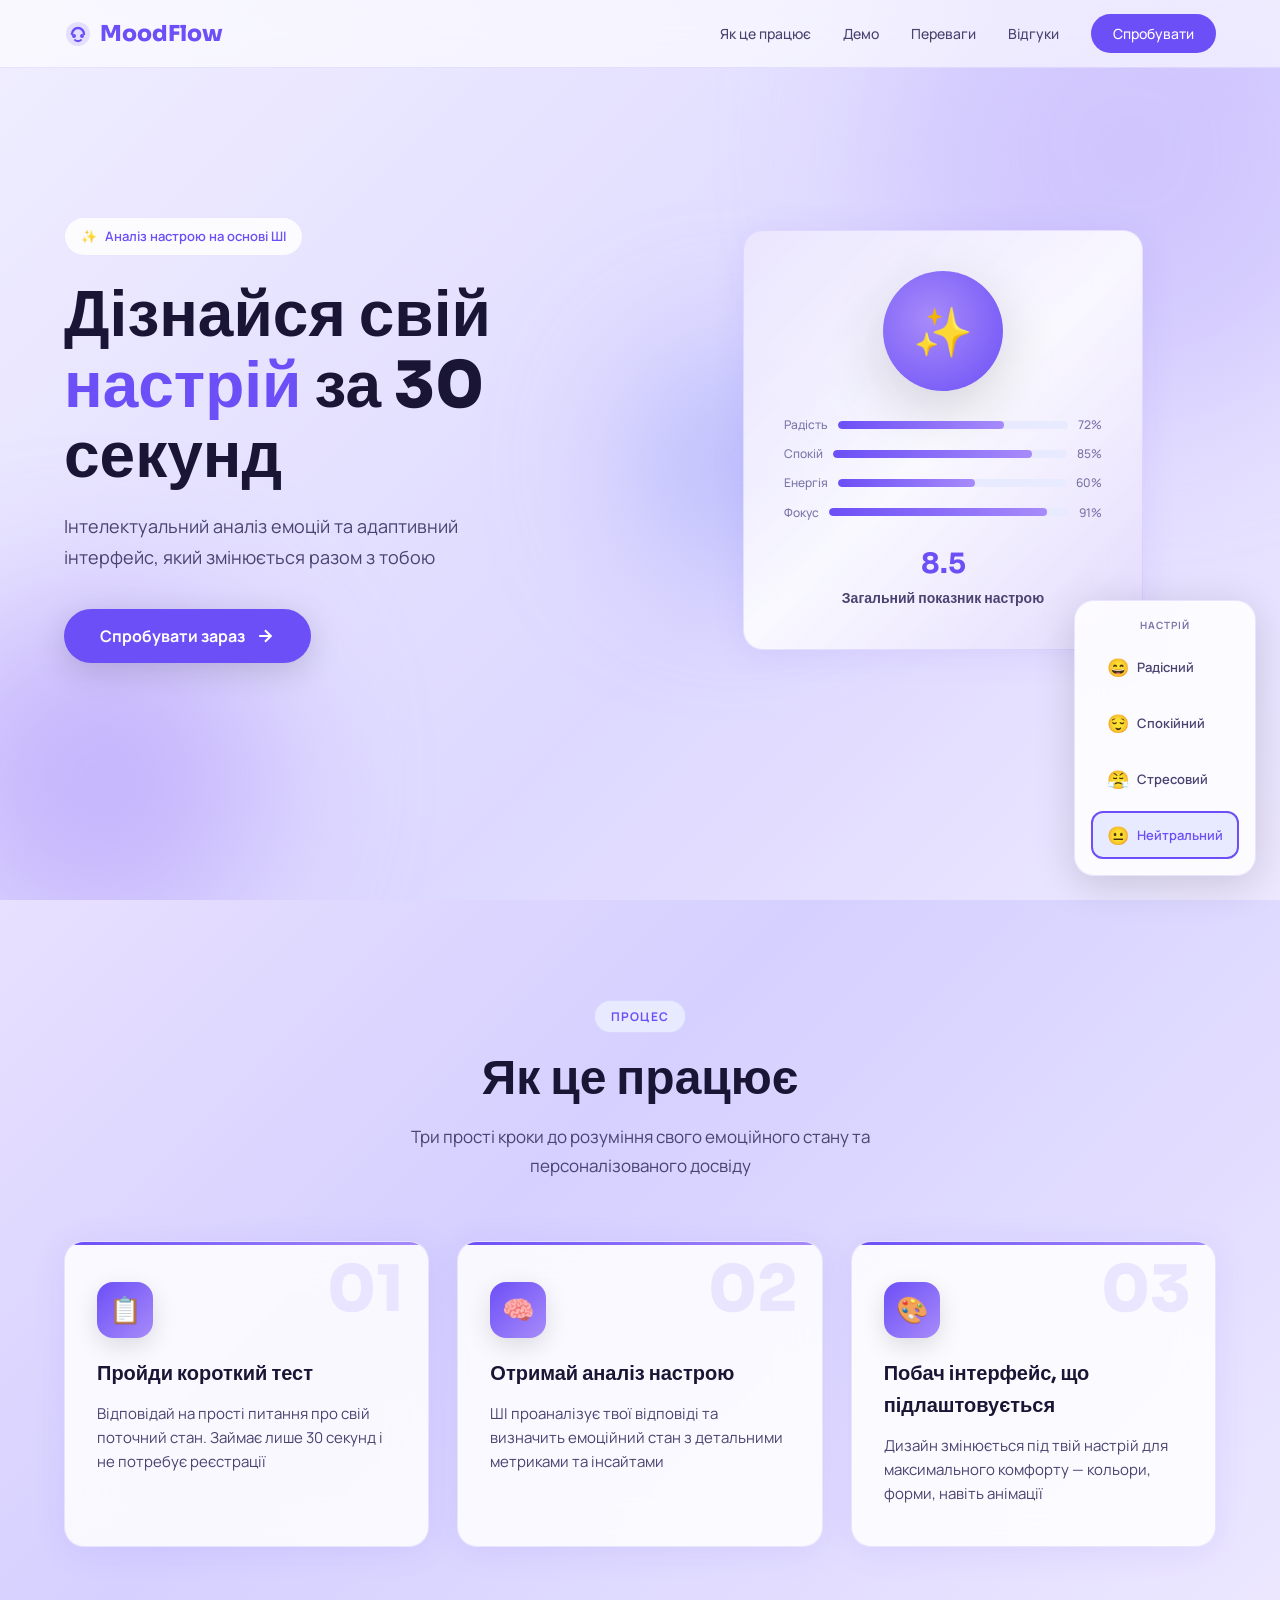
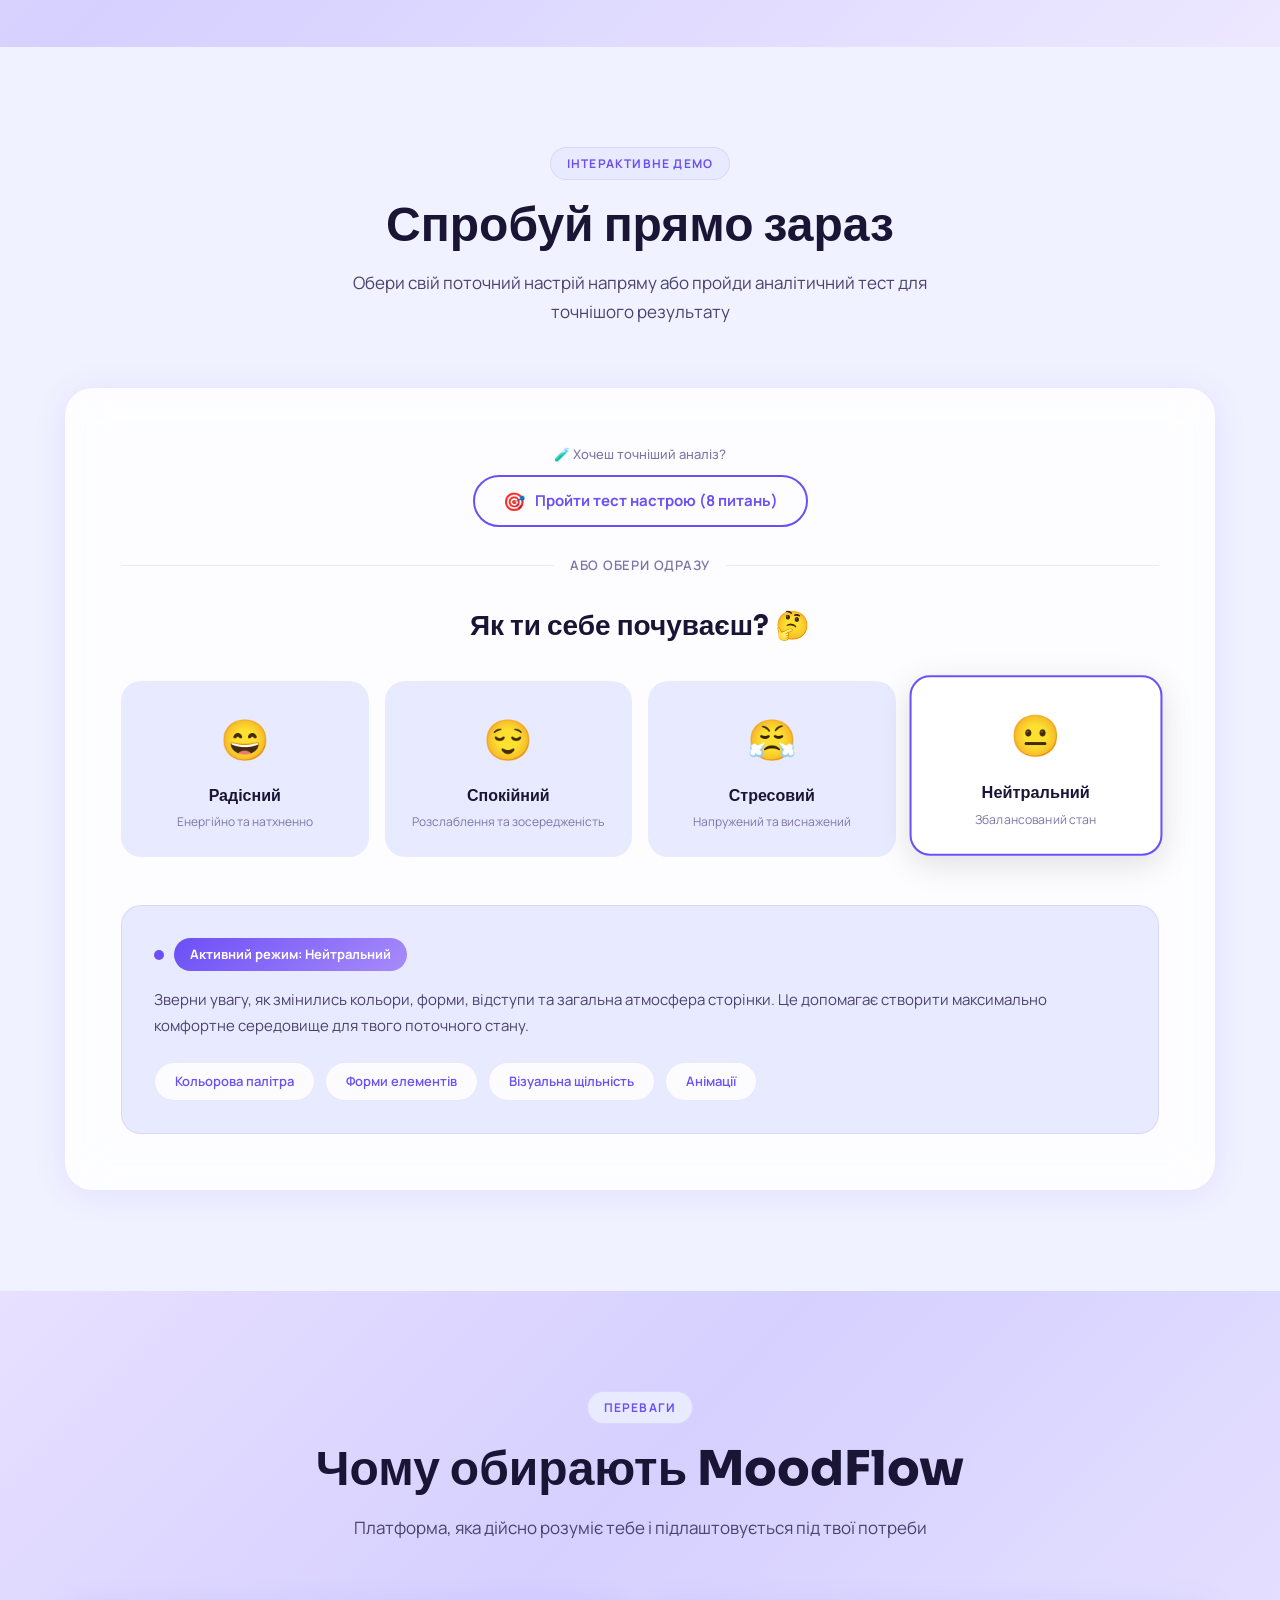
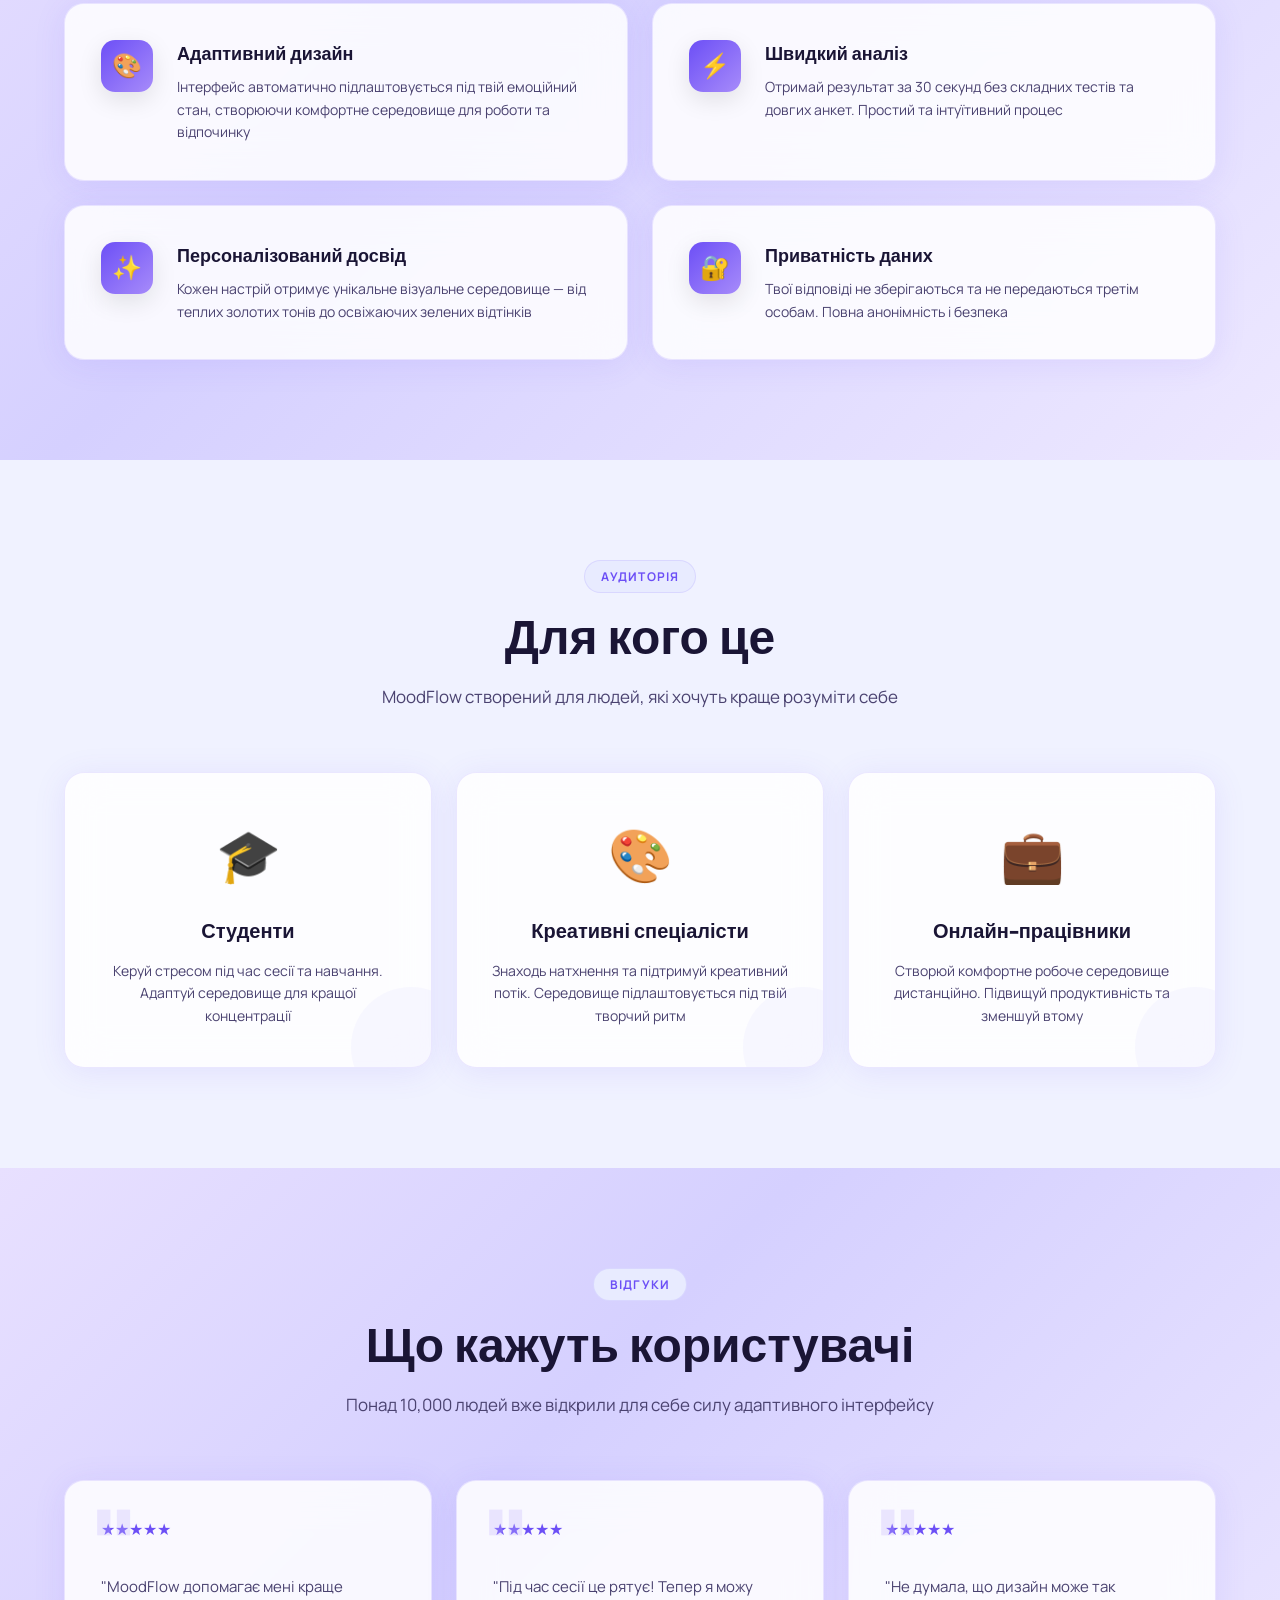
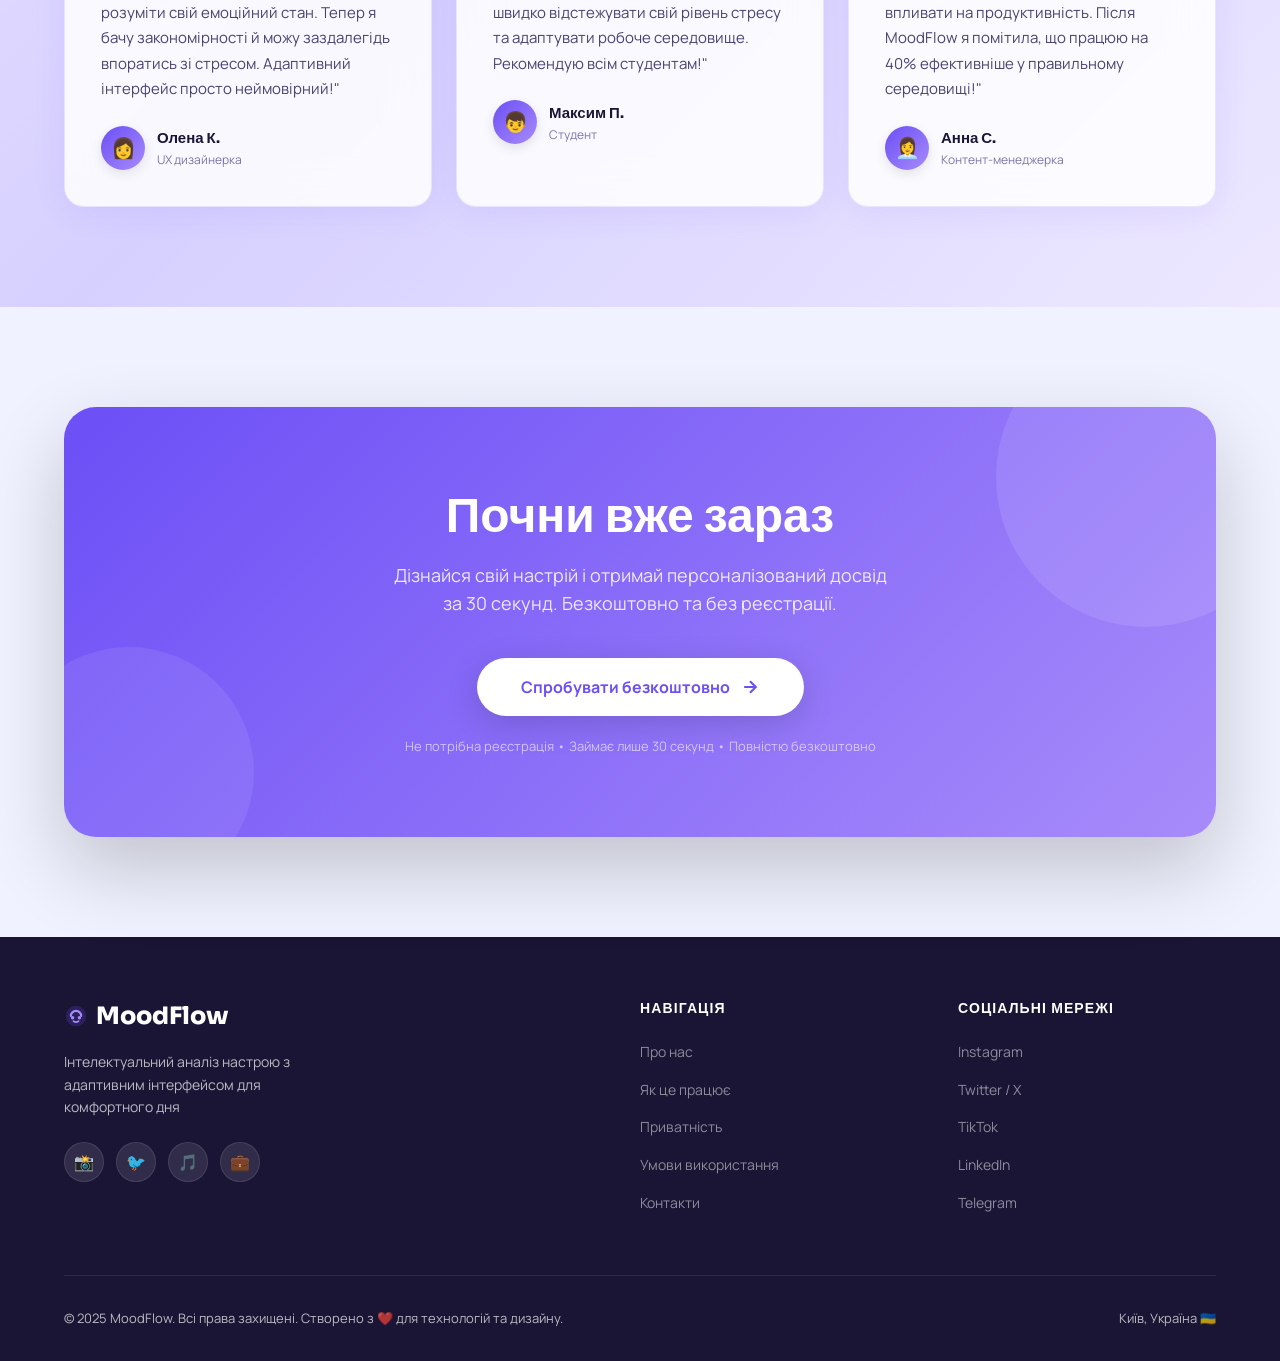
==== index.html @ bea4fce2 "del folder project" ====
<!DOCTYPE html>
<html lang="uk">
<head>
<meta charset="UTF-8">
<meta name="viewport" content="width=device-width, initial-scale=1.0">
<title>MoodFlow — Дізнайся свій настрій за 30 секунд</title>
<link rel="preconnect" href="https://fonts.googleapis.com">
<link href="https://fonts.googleapis.com/css2?family=Manrope:wght@300;400;500;600;700;800&family=Sora:wght@300;400;600;700;800&display=swap" rel="stylesheet">
<link rel="stylesheet" href="style.css">
<link rel="stylesheet" href="quiz.css">
</head>
<body>

<!-- Progress Bar -->
<div class="progress-bar" id="progressBar"></div>

<!-- Mobile Mood Bar -->
<div class="demo-mood-bar" id="mobileMoodBar">
  <button class="demo-mood-mini" data-mood="happy" title="Радісний">😄</button>
  <button class="demo-mood-mini active" data-mood="neutral" title="Нейтральний">😐</button>
  <button class="demo-mood-mini" data-mood="calm" title="Спокійний">😌</button>
  <button class="demo-mood-mini" data-mood="stressed" title="Стресовий">😤</button>
</div>

<!-- Nav -->
<nav id="mainNav">
  <div class="container nav-inner">
    <a href="#" class="nav-logo">
      <svg viewBox="0 0 28 28" fill="none">
        <circle cx="14" cy="14" r="12" fill="var(--accent)" opacity="0.15"/>
        <path d="M8 14c0-3.3 2.7-6 6-6s6 2.7 6 6" stroke="var(--accent)" stroke-width="2.5" stroke-linecap="round"/>
        <circle cx="10" cy="16" r="2" fill="var(--accent)"/>
        <circle cx="18" cy="16" r="2" fill="var(--accent)"/>
        <path d="M11 20c1.7 1.3 4.3 1.3 6 0" stroke="var(--accent)" stroke-width="2" stroke-linecap="round"/>
      </svg>
      MoodFlow
    </a>
    <ul class="nav-links">
      <li><a href="#how">Як це працює</a></li>
      <li><a href="#demo">Демо</a></li>
      <li><a href="#benefits">Переваги</a></li>
      <li><a href="#testimonials">Відгуки</a></li>
      <li><a href="#cta" class="nav-cta">Спробувати</a></li>
    </ul>
  </div>
</nav>

<!-- Hero -->
<section id="hero">
  <div class="hero-blob hero-blob-1"></div>
  <div class="hero-blob hero-blob-2"></div>
  <div class="hero-blob hero-blob-3"></div>
  <div class="container">
    <div class="hero-grid">
      <div class="hero-content">
        <div class="hero-badge">
          <span>✨</span>
          Аналіз настрою на основі ШІ
        </div>
        <h1>Дізнайся свій <span class="accent">настрій</span> за 30 секунд</h1>
        <p class="hero-sub">Інтелектуальний аналіз емоцій та адаптивний інтерфейс, який змінюється разом з тобою</p>
        <button class="btn-primary" onclick="scrollToDemo()">
          Спробувати зараз
          <svg width="20" height="20" viewBox="0 0 24 24" fill="none" stroke="currentColor" stroke-width="2.5">
            <path d="M5 12h14M12 5l7 7-7 7"/>
          </svg>
        </button>
      </div>
      <div class="hero-visual">
        <div class="hero-card">
          <div class="mood-orb" id="heroOrb">
            <span id="heroEmoji">✨</span>
          </div>
          <div class="mood-bars">
            <div class="mood-bar-row">
              <span>Радість</span>
              <div class="mood-bar-track"><div class="mood-bar-fill" id="bar1" style="width:72%"></div></div>
              <span>72%</span>
            </div>
            <div class="mood-bar-row">
              <span>Спокій</span>
              <div class="mood-bar-track"><div class="mood-bar-fill" id="bar2" style="width:85%"></div></div>
              <span>85%</span>
            </div>
            <div class="mood-bar-row">
              <span>Енергія</span>
              <div class="mood-bar-track"><div class="mood-bar-fill" id="bar3" style="width:60%"></div></div>
              <span>60%</span>
            </div>
            <div class="mood-bar-row">
              <span>Фокус</span>
              <div class="mood-bar-track"><div class="mood-bar-fill" id="bar4" style="width:91%"></div></div>
              <span>91%</span>
            </div>
          </div>
          <div class="mood-score">
            <strong id="moodScoreNum">8.5</strong>
            Загальний показник настрою
          </div>
        </div>
      </div>
    </div>
  </div>
</section>

<!-- How It Works -->
<section id="how">
  <div class="container">
    <div class="text-center reveal">
      <div class="section-tag">Процес</div>
      <h2>Як це працює</h2>
      <p class="section-desc">Три прості кроки до розуміння свого емоційного стану та персоналізованого досвіду</p>
    </div>
    <div class="how-grid">
      <div class="step-card reveal reveal-delay-1">
        <span class="step-num">01</span>
        <div class="step-icon">📋</div>
        <h3>Пройди короткий тест</h3>
        <p>Відповідай на прості питання про свій поточний стан. Займає лише 30 секунд і не потребує реєстрації</p>
      </div>
      <div class="step-card reveal reveal-delay-2">
        <span class="step-num">02</span>
        <div class="step-icon">🧠</div>
        <h3>Отримай аналіз настрою</h3>
        <p>ШІ проаналізує твої відповіді та визначить емоційний стан з детальними метриками та інсайтами</p>
      </div>
      <div class="step-card reveal reveal-delay-3">
        <span class="step-num">03</span>
        <div class="step-icon">🎨</div>
        <h3>Побач інтерфейс, що підлаштовується</h3>
        <p>Дизайн змінюється під твій настрій для максимального комфорту — кольори, форми, навіть анімації</p>
      </div>
    </div>
  </div>
</section>

<!-- Demo -->
<section id="demo">
  <div class="container">
    <div class="text-center reveal">
      <div class="section-tag">Інтерактивне демо</div>
      <h2>Спробуй прямо зараз</h2>
      <p class="section-desc">Обери свій поточний настрій напряму або пройди аналітичний тест для точнішого результату</p>
    </div>
    <div class="demo-wrapper reveal">

      <!-- ① КНОПКА ЗАПУСКУ ТЕСТУ — новий блок над прямим вибором -->
      <div class="quiz-trigger-wrap">
        <span class="quiz-trigger-label">🧪 Хочеш точніший аналіз?</span>
        <button class="btn-quiz-trigger" onclick="openQuiz()">
          <span class="btn-icon">🎯</span>
          Пройти тест настрою (8 питань)
        </button>
      </div>

      <!-- Розділювач між двома підходами -->
      <div class="demo-divider">або обери одразу</div>

      <!-- ② ІСНУЮЧИЙ ПРЯМИЙ ВИБІР — без змін -->
      <div class="demo-question">Як ти себе почуваєш? 🤔</div>
      <div class="mood-options">
        <div class="mood-opt" data-mood="happy" onclick="setMood('happy')">
          <span class="opt-emoji">😄</span>
          <div class="opt-name">Радісний</div>
          <div class="opt-desc">Енергійно та натхненно</div>
        </div>
        <div class="mood-opt" data-mood="calm" onclick="setMood('calm')">
          <span class="opt-emoji">😌</span>
          <div class="opt-name">Спокійний</div>
          <div class="opt-desc">Розслаблення та зосередженість</div>
        </div>
        <div class="mood-opt" data-mood="stressed" onclick="setMood('stressed')">
          <span class="opt-emoji">😤</span>
          <div class="opt-name">Стресовий</div>
          <div class="opt-desc">Напружений та виснажений</div>
        </div>
        <div class="mood-opt active" data-mood="neutral" onclick="setMood('neutral')">
          <span class="opt-emoji">😐</span>
          <div class="opt-name">Нейтральний</div>
          <div class="opt-desc">Збалансований стан</div>
        </div>
      </div>
      <div class="demo-result" id="demoResult">
        <div class="demo-result-label">
          <div class="result-dot"></div>
          <div class="result-badge" id="resultBadge">Активний режим: Нейтральний</div>
        </div>
        <p id="resultText">Зверни увагу, як змінились кольори, форми, відступи та загальна атмосфера сторінки. Це допомагає створити максимально комфортне середовище для твого поточного стану.</p>
        <div class="demo-tags">
          <span class="demo-tag">Кольорова палітра</span>
          <span class="demo-tag">Форми елементів</span>
          <span class="demo-tag">Візуальна щільність</span>
          <span class="demo-tag">Анімації</span>
        </div>
      </div>
    </div>
  </div>
</section>

<!-- Benefits -->
<section id="benefits">
  <div class="container">
    <div class="text-center reveal">
      <div class="section-tag">Переваги</div>
      <h2>Чому обирають MoodFlow</h2>
      <p class="section-desc">Платформа, яка дійсно розуміє тебе і підлаштовується під твої потреби</p>
    </div>
    <div class="benefits-grid">
      <div class="benefit-card reveal reveal-delay-1">
        <div class="benefit-icon">🎨</div>
        <div>
          <h3>Адаптивний дизайн</h3>
          <p>Інтерфейс автоматично підлаштовується під твій емоційний стан, створюючи комфортне середовище для роботи та відпочинку</p>
        </div>
      </div>
      <div class="benefit-card reveal reveal-delay-2">
        <div class="benefit-icon">⚡</div>
        <div>
          <h3>Швидкий аналіз</h3>
          <p>Отримай результат за 30 секунд без складних тестів та довгих анкет. Простий та інтуїтивний процес</p>
        </div>
      </div>
      <div class="benefit-card reveal reveal-delay-3">
        <div class="benefit-icon">✨</div>
        <div>
          <h3>Персоналізований досвід</h3>
          <p>Кожен настрій отримує унікальне візуальне середовище — від теплих золотих тонів до освіжаючих зелених відтінків</p>
        </div>
      </div>
      <div class="benefit-card reveal reveal-delay-4">
        <div class="benefit-icon">🔐</div>
        <div>
          <h3>Приватність даних</h3>
          <p>Твої відповіді не зберігаються та не передаються третім особам. Повна анонімність і безпека</p>
        </div>
      </div>
    </div>
  </div>
</section>

<!-- Audience -->
<section id="audience">
  <div class="container">
    <div class="text-center reveal">
      <div class="section-tag">Аудиторія</div>
      <h2>Для кого це</h2>
      <p class="section-desc">MoodFlow створений для людей, які хочуть краще розуміти себе</p>
    </div>
    <div class="audience-grid">
      <div class="audience-card reveal reveal-delay-1">
        <span class="audience-emoji">🎓</span>
        <h3>Студенти</h3>
        <p>Керуй стресом під час сесії та навчання. Адаптуй середовище для кращої концентрації</p>
      </div>
      <div class="audience-card reveal reveal-delay-2">
        <span class="audience-emoji">🎨</span>
        <h3>Креативні спеціалісти</h3>
        <p>Знаходь натхнення та підтримуй креативний потік. Середовище підлаштовується під твій творчий ритм</p>
      </div>
      <div class="audience-card reveal reveal-delay-3">
        <span class="audience-emoji">💼</span>
        <h3>Онлайн-працівники</h3>
        <p>Створюй комфортне робоче середовище дистанційно. Підвищуй продуктивність та зменшуй втому</p>
      </div>
    </div>
  </div>
</section>

<!-- Testimonials -->
<section id="testimonials">
  <div class="container">
    <div class="text-center reveal">
      <div class="section-tag">Відгуки</div>
      <h2>Що кажуть користувачі</h2>
      <p class="section-desc">Понад 10,000 людей вже відкрили для себе силу адаптивного інтерфейсу</p>
    </div>
    <div class="testimonials-grid">
      <div class="testimonial-card reveal reveal-delay-1">
        <div class="stars">★★★★★</div>
        <p>"MoodFlow допомагає мені краще розуміти свій емоційний стан. Тепер я бачу закономірності й можу заздалегідь впоратись зі стресом. Адаптивний інтерфейс просто неймовірний!"</p>
        <div class="testimonial-author">
          <div class="author-avatar">👩</div>
          <div class="author-info">
            <div class="name">Олена К.</div>
            <div class="role">UX дизайнерка</div>
          </div>
        </div>
      </div>
      <div class="testimonial-card reveal reveal-delay-2">
        <div class="stars">★★★★★</div>
        <p>"Під час сесії це рятує! Тепер я можу швидко відстежувати свій рівень стресу та адаптувати робоче середовище. Рекомендую всім студентам!"</p>
        <div class="testimonial-author">
          <div class="author-avatar">👦</div>
          <div class="author-info">
            <div class="name">Максим П.</div>
            <div class="role">Студент</div>
          </div>
        </div>
      </div>
      <div class="testimonial-card reveal reveal-delay-3">
        <div class="stars">★★★★★</div>
        <p>"Не думала, що дизайн може так впливати на продуктивність. Після MoodFlow я помітила, що працюю на 40% ефективніше у правильному середовищі!"</p>
        <div class="testimonial-author">
          <div class="author-avatar">👩‍💼</div>
          <div class="author-info">
            <div class="name">Анна С.</div>
            <div class="role">Контент-менеджерка</div>
          </div>
        </div>
      </div>
    </div>
  </div>
</section>

<!-- CTA -->
<section id="cta">
  <div class="container reveal">
    <div class="cta-box">
      <h2>Почни вже зараз</h2>
      <p>Дізнайся свій настрій і отримай персоналізований досвід за 30 секунд. Безкоштовно та без реєстрації.</p>
      <button class="btn-white" onclick="scrollToDemo()">
        Спробувати безкоштовно
        <svg width="20" height="20" viewBox="0 0 24 24" fill="none" stroke="currentColor" stroke-width="2.5">
          <path d="M5 12h14M12 5l7 7-7 7"/>
        </svg>
      </button>
      <div class="cta-note">Не потрібна реєстрація • Займає лише 30 секунд • Повністю безкоштовно</div>
    </div>
  </div>
</section>

<!-- Footer -->
<footer>
  <div class="container">
    <div class="footer-grid">
      <div class="footer-brand">
        <a href="#" class="logo">
          <svg width="24" height="24" viewBox="0 0 28 28" fill="none">
            <circle cx="14" cy="14" r="12" fill="var(--accent)" opacity="0.2"/>
            <path d="M8 14c0-3.3 2.7-6 6-6s6 2.7 6 6" stroke="var(--accent2)" stroke-width="2.5" stroke-linecap="round"/>
            <circle cx="10" cy="16" r="2" fill="var(--accent2)"/>
            <circle cx="18" cy="16" r="2" fill="var(--accent2)"/>
            <path d="M11 20c1.7 1.3 4.3 1.3 6 0" stroke="var(--accent2)" stroke-width="2" stroke-linecap="round"/>
          </svg>
          MoodFlow
        </a>
        <p>Інтелектуальний аналіз настрою з адаптивним інтерфейсом для комфортного дня</p>
        <div class="social-links">
          <a href="#" class="social-link" title="Instagram">📸</a>
          <a href="#" class="social-link" title="Twitter">🐦</a>
          <a href="#" class="social-link" title="TikTok">🎵</a>
          <a href="#" class="social-link" title="LinkedIn">💼</a>
        </div>
      </div>
      <div class="footer-nav">
        <h4>Навігація</h4>
        <ul>
          <li><a href="#how">Про нас</a></li>
          <li><a href="#how">Як це працює</a></li>
          <li><a href="#">Приватність</a></li>
          <li><a href="#">Умови використання</a></li>
          <li><a href="#">Контакти</a></li>
        </ul>
      </div>
      <div class="footer-nav">
        <h4>Соціальні мережі</h4>
        <ul>
          <li><a href="#">Instagram</a></li>
          <li><a href="#">Twitter / X</a></li>
          <li><a href="#">TikTok</a></li>
          <li><a href="#">LinkedIn</a></li>
          <li><a href="#">Telegram</a></li>
        </ul>
      </div>
    </div>
    <div class="footer-bottom">
      <span>© 2025 MoodFlow. Всі права захищені. Створено з ❤️ для технологій та дизайну.</span>
      <span>Київ, Україна 🇺🇦</span>
    </div>
  </div>
</footer>

<!-- Mood Switcher -->
<div class="mood-switcher">
  <div class="switcher-label">Настрій</div>
  <div class="switcher-btns">
    <button class="switcher-btn" data-mood="happy" onclick="setMood('happy')">
      <span class="sb-emoji">😄</span> Радісний
    </button>
    <button class="switcher-btn" data-mood="calm" onclick="setMood('calm')">
      <span class="sb-emoji">😌</span> Спокійний
    </button>
    <button class="switcher-btn" data-mood="stressed" onclick="setMood('stressed')">
      <span class="sb-emoji">😤</span> Стресовий
    </button>
    <button class="switcher-btn active" data-mood="neutral" onclick="setMood('neutral')">
      <span class="sb-emoji">😐</span> Нейтральний
    </button>
  </div>
</div>

<!-- ================================================================
     QUIZ OVERLAY — новий компонент, не впливає на існуючий HTML
     ================================================================ -->
<div class="quiz-overlay" id="quizOverlay" role="dialog" aria-modal="true" aria-label="Тест настрою">
  <div class="quiz-overlay-bg" onclick="closeQuiz()"></div>

  <div class="quiz-modal">

    <!-- Шапка модалки -->
    <div class="quiz-header">
      <div class="quiz-header-left">
        <div class="quiz-title">🎯 Тест настрою</div>
        <div class="quiz-subtitle">Аналіз за 5 емоційними шкалами</div>
      </div>
      <button class="quiz-close" onclick="closeQuiz()" aria-label="Закрити тест">✕</button>
    </div>

    <!-- Прогрес -->
    <div class="quiz-progress-wrap">
      <div class="quiz-progress-info">
        <span class="quiz-progress-label">Прогрес</span>
        <span class="quiz-progress-num" id="quizProgressNum">1 / 8</span>
      </div>
      <div class="quiz-progress-track">
        <div class="quiz-progress-fill" id="quizProgressFill" style="width:0%"></div>
      </div>
    </div>

    <!-- Область питань / результатів (динамічно заповнюється через JS) -->
    <div id="quizQuestionArea" class="quiz-question-area"></div>

    <!-- Нижня панель: крапки + кнопка "Далі" -->
    <div class="quiz-footer" id="quizFooter">
      <!-- 5 крапок = 5 шкал (декоративний індикатор) -->
      <div class="quiz-scale-preview">
        <div class="scale-dot active" title="Радість"></div>
        <div class="scale-dot" title="Спокій"></div>
        <div class="scale-dot" title="Енергія"></div>
        <div class="scale-dot" title="Фокус"></div>
        <div class="scale-dot" title="Стрес"></div>
      </div>

      <button class="btn-quiz-next" id="quizNextBtn" onclick="quizNext()">
        Далі
        <svg width="18" height="18" viewBox="0 0 24 24" fill="none" stroke="currentColor" stroke-width="2.5">
          <path d="M5 12h14M12 5l7 7-7 7"/>
        </svg>
      </button>
    </div>

  </div>
</div>
<!-- / QUIZ OVERLAY -->

<script src="script.js"></script>
<script src="quiz.js"></script>
</body>
</html>
---- style.css ----
/* Default / Neutral */
:root {
  --bg-primary: #f0f2ff;
  --bg-secondary: #e8ebff;
  --bg-card: rgba(255,255,255,0.85);
  --bg-card-border: rgba(130,100,255,0.15);
  --accent: #6c4ff6;
  --accent2: #a78bfa;
  --accent3: #c4b5fd;
  --text-primary: #1a1535;
  --text-secondary: #4a4270;
  --text-muted: #7c75a8;
  --btn-bg: #6c4ff6;
  --btn-text: #fff;
  --btn-hover: #5539e0;
  --gradient: linear-gradient(135deg, #e8e0ff 0%, #d5d0ff 40%, #ede8ff 100%);
  --hero-gradient: linear-gradient(135deg, #f0eeff 0%, #ddd8ff 60%, #ede8ff 100%);
  --card-shadow: 0 4px 32px rgba(108,79,246,0.1);
  --blob1: #c4b5fd;
  --blob2: #a78bfa;
  --blob3: #818cf8;
  --footer-bg: #1a1535;
  --border-radius: 20px;
  --font-display: 'Sora', sans-serif;
  --font-body: 'Manrope', sans-serif;
  --transition: all 0.6s cubic-bezier(0.4,0,0.2,1);
}

/* Happy */
.mood-happy {
  --bg-primary: #fffbeb;
  --bg-secondary: #fff7d6;
  --bg-card: rgba(255,255,255,0.9);
  --bg-card-border: rgba(250,180,0,0.2);
  --accent: #f59e0b;
  --accent2: #fbbf24;
  --accent3: #fde68a;
  --text-primary: #1c1200;
  --text-secondary: #78450c;
  --text-muted: #a16207;
  --btn-bg: #f59e0b;
  --btn-text: #fff;
  --btn-hover: #d97706;
  --gradient: linear-gradient(135deg, #fef9e7 0%, #fde68a 40%, #fef3c7 100%);
  --hero-gradient: linear-gradient(135deg, #fffbeb 0%, #fde68a 60%, #fff7d6 100%);
  --card-shadow: 0 4px 32px rgba(245,158,11,0.12);
  --blob1: #fde68a;
  --blob2: #fbbf24;
  --blob3: #f97316;
  --footer-bg: #1c1200;
  --border-radius: 24px;
}

/* Calm */
.mood-calm {
  --bg-primary: #f0fdf9;
  --bg-secondary: #d1fae5;
  --bg-card: rgba(255,255,255,0.88);
  --bg-card-border: rgba(16,185,129,0.15);
  --accent: #059669;
  --accent2: #34d399;
  --accent3: #6ee7b7;
  --text-primary: #052e16;
  --text-secondary: #065f46;
  --text-muted: #047857;
  --btn-bg: #059669;
  --btn-text: #fff;
  --btn-hover: #047857;
  --gradient: linear-gradient(135deg, #ecfdf5 0%, #a7f3d0 40%, #d1fae5 100%);
  --hero-gradient: linear-gradient(135deg, #f0fdf9 0%, #a7f3d0 60%, #d1fae5 100%);
  --card-shadow: 0 4px 32px rgba(5,150,105,0.1);
  --blob1: #a7f3d0;
  --blob2: #34d399;
  --blob3: #059669;
  --footer-bg: #052e16;
  --border-radius: 16px;
}

/* Stressed */
.mood-stressed {
  --bg-primary: #fff1f2;
  --bg-secondary: #ffe4e6;
  --bg-card: rgba(255,255,255,0.88);
  --bg-card-border: rgba(239,68,68,0.15);
  --accent: #dc2626;
  --accent2: #f87171;
  --accent3: #fca5a5;
  --text-primary: #1c0a0a;
  --text-secondary: #7f1d1d;
  --text-muted: #991b1b;
  --btn-bg: #dc2626;
  --btn-text: #fff;
  --btn-hover: #b91c1c;
  --gradient: linear-gradient(135deg, #fff1f2 0%, #fecdd3 40%, #ffe4e6 100%);
  --hero-gradient: linear-gradient(135deg, #fff1f2 0%, #fecdd3 60%, #ffe4e6 100%);
  --card-shadow: 0 4px 32px rgba(220,38,38,0.1);
  --blob1: #fca5a5;
  --blob2: #f87171;
  --blob3: #ef4444;
  --footer-bg: #1c0a0a;
  --border-radius: 12px;
}

/* ===== RESET & BASE ===== */
*, *::before, *::after {
  box-sizing: border-box;
  margin: 0;
  padding: 0;
}

html { scroll-behavior: smooth; }

body {
  font-family: var(--font-body);
  background: var(--bg-primary);
  color: var(--text-primary);
  transition: var(--transition);
  overflow-x: hidden;
  line-height: 1.6;
}

/* Noise texture overlay */
body::before {
  content: '';
  position: fixed;
  inset: 0;
  background-image: url("data:image/svg+xml,%3Csvg viewBox='0 0 256 256' xmlns='http://www.w3.org/2000/svg'%3E%3Cfilter id='noise'%3E%3CfeTurbulence type='fractalNoise' baseFrequency='0.9' numOctaves='4' stitchTiles='stitch'/%3E%3C/filter%3E%3Crect width='100%25' height='100%25' filter='url(%23noise)' opacity='0.03'/%3E%3C/svg%3E");
  pointer-events: none;
  z-index: 0;
  opacity: 0.4;
}

/* Scrollbar */
::-webkit-scrollbar { width: 6px; }
::-webkit-scrollbar-track { background: var(--bg-secondary); }
::-webkit-scrollbar-thumb { background: var(--accent3); border-radius: 3px; }

/* ===== LAYOUT ===== */
.container {
  max-width: 1200px;
  margin: 0 auto;
  padding: 0 24px;
}

.text-center { text-align: center; }
.text-center .section-desc { margin: 0 auto; }

/* ===== PROGRESS BAR ===== */
.progress-bar {
  position: fixed;
  top: 0; left: 0;
  height: 3px;
  background: linear-gradient(90deg, var(--accent), var(--accent2));
  z-index: 1000;
  transition: width 0.1s;
}

/* ===== NAVIGATION ===== */
nav {
  position: fixed;
  top: 0; left: 0; right: 0;
  z-index: 100;
  padding: 16px 0;
  backdrop-filter: blur(20px);
  background: rgba(255,255,255,0.6);
  border-bottom: 1px solid var(--bg-card-border);
  transition: var(--transition);
}

.nav-inner {
  display: flex;
  align-items: center;
  justify-content: space-between;
}

.nav-logo {
  font-family: var(--font-display);
  font-weight: 800;
  font-size: 22px;
  color: var(--accent);
  text-decoration: none;
  display: flex;
  align-items: center;
  gap: 8px;
  transition: var(--transition);
}

.nav-logo svg { width: 28px; height: 28px; }

.nav-links {
  display: flex;
  gap: 32px;
  list-style: none;
}

.nav-links a {
  color: var(--text-secondary);
  text-decoration: none;
  font-size: 14px;
  font-weight: 500;
  transition: color 0.3s;
}

.nav-links a:hover { color: var(--accent); }

.nav-cta {
  background: var(--btn-bg);
  color: var(--btn-text) !important;
  padding: 10px 22px !important;
  border-radius: 50px;
  font-weight: 600;
  transition: var(--transition) !important;
}

.nav-cta:hover {
  background: var(--btn-hover);
  transform: translateY(-1px);
}

/* ===== SECTIONS (shared) ===== */
section {
  padding: 100px 0;
  position: relative;
  z-index: 1;
}

.section-tag {
  display: inline-block;
  background: var(--bg-secondary);
  color: var(--accent);
  font-size: 12px;
  font-weight: 700;
  letter-spacing: 0.1em;
  text-transform: uppercase;
  padding: 6px 16px;
  border-radius: 50px;
  margin-bottom: 16px;
  border: 1px solid var(--bg-card-border);
}

h2 {
  font-family: var(--font-display);
  font-size: clamp(28px, 4vw, 48px);
  font-weight: 800;
  color: var(--text-primary);
  margin-bottom: 16px;
  line-height: 1.2;
  transition: var(--transition);
}

.section-desc {
  font-size: 17px;
  color: var(--text-secondary);
  max-width: 600px;
  line-height: 1.7;
}

/* ===== HERO ===== */
#hero {
  min-height: 100vh;
  display: flex;
  align-items: center;
  background: var(--hero-gradient);
  position: relative;
  overflow: hidden;
  padding-top: 80px;
  transition: var(--transition);
}

/* Blobs */
.hero-blob {
  position: absolute;
  border-radius: 50%;
  filter: blur(80px);
  opacity: 0.5;
  transition: var(--transition);
  pointer-events: none;
}

.hero-blob-1 {
  width: 500px; height: 500px;
  background: var(--blob1);
  top: -100px; right: -100px;
  animation: float1 8s ease-in-out infinite;
}

.hero-blob-2 {
  width: 350px; height: 350px;
  background: var(--blob2);
  bottom: -50px; left: -80px;
  animation: float2 10s ease-in-out infinite;
}

.hero-blob-3 {
  width: 200px; height: 200px;
  background: var(--blob3);
  top: 40%; left: 50%;
  animation: float3 7s ease-in-out infinite;
}

@keyframes float1 {
  0%,100% { transform: translate(0,0) scale(1); }
  50%      { transform: translate(-30px,20px) scale(1.05); }
}
@keyframes float2 {
  0%,100% { transform: translate(0,0) scale(1); }
  50%      { transform: translate(20px,-30px) scale(1.05); }
}
@keyframes float3 {
  0%,100% { transform: translate(0,0); }
  50%      { transform: translate(15px,15px); }
}

/* Hero layout */
.hero-grid {
  display: grid;
  grid-template-columns: 1fr 1fr;
  gap: 60px;
  align-items: center;
  position: relative;
  z-index: 1;
}

.hero-badge {
  display: inline-flex;
  align-items: center;
  gap: 8px;
  background: var(--bg-card);
  border: 1px solid var(--bg-card-border);
  border-radius: 50px;
  padding: 8px 16px;
  font-size: 13px;
  font-weight: 600;
  color: var(--accent);
  margin-bottom: 24px;
  backdrop-filter: blur(10px);
  animation: fadeUp 0.6s ease both;
}

.hero-badge span { animation: pulse 2s ease-in-out infinite; }

@keyframes pulse {
  0%,100% { transform: scale(1); }
  50%      { transform: scale(1.2); }
}

h1 {
  font-family: var(--font-display);
  font-size: clamp(40px, 5vw, 72px);
  font-weight: 800;
  line-height: 1.1;
  color: var(--text-primary);
  margin-bottom: 20px;
  animation: fadeUp 0.7s ease 0.1s both;
  transition: var(--transition);
}

h1 .accent { color: var(--accent); }

.hero-sub {
  font-size: 18px;
  color: var(--text-secondary);
  margin-bottom: 36px;
  max-width: 480px;
  line-height: 1.7;
  animation: fadeUp 0.7s ease 0.2s both;
}

/* Buttons */
.btn-primary {
  display: inline-flex;
  align-items: center;
  gap: 10px;
  background: var(--btn-bg);
  color: var(--btn-text);
  padding: 16px 36px;
  border-radius: 50px;
  font-family: var(--font-body);
  font-size: 16px;
  font-weight: 700;
  text-decoration: none;
  border: none;
  cursor: pointer;
  transition: var(--transition);
  box-shadow: 0 8px 32px rgba(0,0,0,0.15);
  animation: fadeUp 0.7s ease 0.3s both;
}

.btn-primary:hover {
  background: var(--btn-hover);
  transform: translateY(-3px);
  box-shadow: 0 16px 48px rgba(0,0,0,0.2);
}

.btn-primary svg { transition: transform 0.3s; }
.btn-primary:hover svg { transform: translateX(4px); }

/* Hero card (right column) */
.hero-visual {
  display: flex;
  justify-content: center;
  align-items: center;
  animation: fadeUp 0.8s ease 0.2s both;
}

.hero-card {
  background: var(--bg-card);
  backdrop-filter: blur(20px);
  border: 1px solid var(--bg-card-border);
  border-radius: var(--border-radius);
  padding: 40px;
  width: 100%;
  max-width: 400px;
  box-shadow: var(--card-shadow);
  transition: var(--transition);
  position: relative;
}

.hero-card::before {
  content: '';
  position: absolute;
  inset: -1px;
  border-radius: inherit;
  background: linear-gradient(135deg, var(--accent3), transparent, var(--accent2));
  z-index: -1;
  opacity: 0.3;
}

.mood-orb {
  width: 120px;
  height: 120px;
  border-radius: 50%;
  background: radial-gradient(circle at 40% 40%, var(--accent2), var(--accent));
  margin: 0 auto 24px;
  display: flex;
  align-items: center;
  justify-content: center;
  font-size: 48px;
  box-shadow: 0 20px 60px rgba(0,0,0,0.15);
  animation: orb-pulse 3s ease-in-out infinite;
  transition: var(--transition);
}

@keyframes orb-pulse {
  0%,100% { transform: scale(1); box-shadow: 0 20px 60px rgba(0,0,0,0.15); }
  50%      { transform: scale(1.05); box-shadow: 0 30px 80px rgba(0,0,0,0.2); }
}

.mood-bars {
  display: flex;
  flex-direction: column;
  gap: 10px;
}

.mood-bar-row {
  display: flex;
  align-items: center;
  gap: 10px;
  font-size: 12px;
  color: var(--text-muted);
  font-weight: 500;
}

.mood-bar-track {
  flex: 1;
  height: 8px;
  background: var(--bg-secondary);
  border-radius: 4px;
  overflow: hidden;
}

.mood-bar-fill {
  height: 100%;
  border-radius: 4px;
  background: linear-gradient(90deg, var(--accent), var(--accent2));
  transition: width 1s cubic-bezier(0.4,0,0.2,1);
}

.mood-score {
  text-align: center;
  margin-top: 20px;
  font-family: var(--font-display);
  font-size: 14px;
  color: var(--text-secondary);
  font-weight: 600;
}

.mood-score strong {
  font-size: 28px;
  color: var(--accent);
  display: block;
}

/* ===== HOW IT WORKS ===== */
#how {
  background: var(--gradient);
  transition: var(--transition);
}

.how-grid {
  display: grid;
  grid-template-columns: repeat(3, 1fr);
  gap: 28px;
  margin-top: 60px;
}

.step-card {
  background: var(--bg-card);
  backdrop-filter: blur(20px);
  border: 1px solid var(--bg-card-border);
  border-radius: var(--border-radius);
  padding: 40px 32px;
  position: relative;
  box-shadow: var(--card-shadow);
  transition: var(--transition);
  overflow: hidden;
}

.step-card::after {
  content: '';
  position: absolute;
  top: 0; left: 0; right: 0;
  height: 3px;
  background: linear-gradient(90deg, var(--accent), var(--accent2));
}

.step-card:hover {
  transform: translateY(-6px);
  box-shadow: 0 20px 60px rgba(0,0,0,0.15);
}

.step-num {
  font-family: var(--font-display);
  font-size: 64px;
  font-weight: 800;
  color: var(--accent3);
  opacity: 0.3;
  position: absolute;
  top: 16px; right: 24px;
  line-height: 1;
}

.step-icon {
  width: 56px;
  height: 56px;
  background: linear-gradient(135deg, var(--accent), var(--accent2));
  border-radius: 16px;
  display: flex;
  align-items: center;
  justify-content: center;
  font-size: 26px;
  margin-bottom: 20px;
  box-shadow: 0 8px 24px rgba(0,0,0,0.12);
  transition: var(--transition);
}

.step-card:hover .step-icon { transform: scale(1.1) rotate(5deg); }

.step-card h3 {
  font-family: var(--font-display);
  font-size: 20px;
  font-weight: 700;
  color: var(--text-primary);
  margin-bottom: 12px;
  transition: var(--transition);
}

.step-card p {
  font-size: 15px;
  color: var(--text-secondary);
  line-height: 1.6;
}

/* ===== DEMO ===== */
#demo {
  background: var(--bg-primary);
  transition: var(--transition);
}

.demo-wrapper {
  background: var(--bg-card);
  backdrop-filter: blur(20px);
  border: 1px solid var(--bg-card-border);
  border-radius: 28px;
  padding: 56px;
  box-shadow: var(--card-shadow);
  margin-top: 60px;
  transition: var(--transition);
}

.demo-question {
  font-family: var(--font-display);
  font-size: 28px;
  font-weight: 700;
  color: var(--text-primary);
  margin-bottom: 32px;
  text-align: center;
  transition: var(--transition);
}

.mood-options {
  display: grid;
  grid-template-columns: repeat(4, 1fr);
  gap: 16px;
  margin-bottom: 48px;
}

.mood-opt {
  background: var(--bg-secondary);
  border: 2px solid transparent;
  border-radius: var(--border-radius);
  padding: 24px 16px;
  text-align: center;
  cursor: pointer;
  transition: var(--transition);
  position: relative;
  overflow: hidden;
}

.mood-opt::before {
  content: '';
  position: absolute;
  inset: 0;
  background: linear-gradient(135deg, var(--accent), var(--accent2));
  opacity: 0;
  transition: opacity 0.3s;
}

.mood-opt:hover {
  transform: translateY(-4px);
  border-color: var(--accent2);
}

.mood-opt.active {
  border-color: var(--accent);
  background: var(--bg-card);
  box-shadow: 0 8px 32px rgba(0,0,0,0.12);
  transform: translateY(-4px) scale(1.02);
}

.mood-opt .opt-emoji {
  font-size: 40px;
  margin-bottom: 12px;
  display: block;
  transition: transform 0.3s;
  position: relative;
  z-index: 1;
}

.mood-opt:hover .opt-emoji { transform: scale(1.2); }

.mood-opt .opt-name {
  font-family: var(--font-display);
  font-size: 16px;
  font-weight: 700;
  color: var(--text-primary);
  position: relative;
  z-index: 1;
  transition: var(--transition);
}

.mood-opt .opt-desc {
  font-size: 12px;
  color: var(--text-muted);
  margin-top: 4px;
  position: relative;
  z-index: 1;
}

.demo-result {
  background: var(--bg-secondary);
  border-radius: 20px;
  padding: 32px;
  border: 1px solid var(--bg-card-border);
  transition: var(--transition);
}

.demo-result-label {
  display: flex;
  align-items: center;
  gap: 10px;
  margin-bottom: 16px;
}

.result-dot {
  width: 10px; height: 10px;
  border-radius: 50%;
  background: var(--accent);
  animation: blink 1.5s ease-in-out infinite;
}

@keyframes blink {
  0%,100% { opacity: 1; }
  50%      { opacity: 0.3; }
}

.result-badge {
  background: linear-gradient(135deg, var(--accent), var(--accent2));
  color: white;
  padding: 6px 16px;
  border-radius: 50px;
  font-size: 13px;
  font-weight: 700;
}

.demo-result p {
  font-size: 15px;
  color: var(--text-secondary);
  line-height: 1.7;
  margin-bottom: 24px;
}

.demo-tags {
  display: flex;
  flex-wrap: wrap;
  gap: 10px;
}

.demo-tag {
  background: var(--bg-card);
  border: 1px solid var(--bg-card-border);
  border-radius: 50px;
  padding: 8px 20px;
  font-size: 13px;
  font-weight: 600;
  color: var(--accent);
  transition: var(--transition);
}

.demo-tag:hover { background: var(--accent); color: white; }

/* ===== BENEFITS ===== */
#benefits {
  background: var(--gradient);
  transition: var(--transition);
}

.benefits-grid {
  display: grid;
  grid-template-columns: repeat(2, 1fr);
  gap: 24px;
  margin-top: 60px;
}

.benefit-card {
  background: var(--bg-card);
  backdrop-filter: blur(20px);
  border: 1px solid var(--bg-card-border);
  border-radius: var(--border-radius);
  padding: 36px;
  display: flex;
  gap: 24px;
  align-items: flex-start;
  box-shadow: var(--card-shadow);
  transition: var(--transition);
}

.benefit-card:hover {
  transform: translateY(-4px);
  box-shadow: 0 16px 48px rgba(0,0,0,0.12);
}

.benefit-icon {
  width: 52px;
  height: 52px;
  min-width: 52px;
  border-radius: 14px;
  background: linear-gradient(135deg, var(--accent), var(--accent2));
  display: flex;
  align-items: center;
  justify-content: center;
  font-size: 24px;
  box-shadow: 0 8px 24px rgba(0,0,0,0.1);
  transition: var(--transition);
}

.benefit-card:hover .benefit-icon { transform: scale(1.1) rotate(-5deg); }

.benefit-card h3 {
  font-family: var(--font-display);
  font-size: 18px;
  font-weight: 700;
  color: var(--text-primary);
  margin-bottom: 8px;
  transition: var(--transition);
}

.benefit-card p {
  font-size: 14px;
  color: var(--text-secondary);
  line-height: 1.6;
}

/* ===== AUDIENCE ===== */
#audience {
  background: var(--bg-primary);
  transition: var(--transition);
}

.audience-grid {
  display: grid;
  grid-template-columns: repeat(3, 1fr);
  gap: 24px;
  margin-top: 60px;
}

.audience-card {
  background: var(--bg-card);
  backdrop-filter: blur(20px);
  border: 1px solid var(--bg-card-border);
  border-radius: var(--border-radius);
  padding: 40px 32px;
  text-align: center;
  box-shadow: var(--card-shadow);
  transition: var(--transition);
  position: relative;
  overflow: hidden;
}

.audience-card::before {
  content: '';
  position: absolute;
  bottom: -40px; right: -40px;
  width: 120px; height: 120px;
  border-radius: 50%;
  background: var(--accent3);
  opacity: 0.1;
  transition: var(--transition);
}

.audience-card:hover {
  transform: translateY(-6px);
  box-shadow: 0 20px 60px rgba(0,0,0,0.15);
}

.audience-card:hover::before { transform: scale(2); }

.audience-emoji {
  font-size: 52px;
  display: block;
  margin-bottom: 20px;
  animation: sway 3s ease-in-out infinite;
}

.audience-card:nth-child(2) .audience-emoji { animation-delay: 0.5s; }
.audience-card:nth-child(3) .audience-emoji { animation-delay: 1s; }

@keyframes sway {
  0%,100% { transform: rotate(-3deg); }
  50%      { transform: rotate(3deg); }
}

.audience-card h3 {
  font-family: var(--font-display);
  font-size: 20px;
  font-weight: 700;
  color: var(--text-primary);
  margin-bottom: 12px;
  transition: var(--transition);
}

.audience-card p {
  font-size: 14px;
  color: var(--text-secondary);
  line-height: 1.6;
}

/* ===== TESTIMONIALS ===== */
#testimonials {
  background: var(--gradient);
  transition: var(--transition);
}

.testimonials-grid {
  display: grid;
  grid-template-columns: repeat(3, 1fr);
  gap: 24px;
  margin-top: 60px;
}

.testimonial-card {
  background: var(--bg-card);
  backdrop-filter: blur(20px);
  border: 1px solid var(--bg-card-border);
  border-radius: var(--border-radius);
  padding: 36px;
  box-shadow: var(--card-shadow);
  transition: var(--transition);
  position: relative;
}

.testimonial-card::before {
  content: '"';
  position: absolute;
  top: 20px; left: 28px;
  font-family: var(--font-display);
  font-size: 80px;
  line-height: 1;
  color: var(--accent3);
  opacity: 0.3;
  font-weight: 800;
}

.testimonial-card:hover {
  transform: translateY(-4px);
  box-shadow: 0 16px 48px rgba(0,0,0,0.12);
}

.stars {
  display: flex;
  gap: 4px;
  margin-bottom: 16px;
  color: var(--accent);
  font-size: 16px;
}

.testimonial-card p {
  font-size: 15px;
  color: var(--text-secondary);
  line-height: 1.7;
  margin-bottom: 24px;
  padding-top: 16px;
}

.testimonial-author {
  display: flex;
  align-items: center;
  gap: 12px;
}

.author-avatar {
  width: 44px;
  height: 44px;
  border-radius: 50%;
  background: linear-gradient(135deg, var(--accent), var(--accent2));
  display: flex;
  align-items: center;
  justify-content: center;
  font-size: 20px;
  box-shadow: 0 4px 12px rgba(0,0,0,0.1);
}

.author-info .name {
  font-family: var(--font-display);
  font-size: 15px;
  font-weight: 700;
  color: var(--text-primary);
  transition: var(--transition);
}

.author-info .role {
  font-size: 12px;
  color: var(--text-muted);
}

/* ===== CTA ===== */
#cta {
  background: var(--bg-primary);
  transition: var(--transition);
}

.cta-box {
  background: linear-gradient(135deg, var(--accent) 0%, var(--accent2) 100%);
  border-radius: 32px;
  padding: 80px;
  text-align: center;
  position: relative;
  overflow: hidden;
  box-shadow: 0 32px 80px rgba(0,0,0,0.2);
}

.cta-box::before {
  content: '';
  position: absolute;
  top: -80px; right: -80px;
  width: 300px; height: 300px;
  border-radius: 50%;
  background: rgba(255,255,255,0.1);
}

.cta-box::after {
  content: '';
  position: absolute;
  bottom: -60px; left: -60px;
  width: 250px; height: 250px;
  border-radius: 50%;
  background: rgba(255,255,255,0.08);
}

.cta-box h2 {
  color: white;
  font-size: clamp(28px, 4vw, 48px);
  margin-bottom: 16px;
  position: relative;
  z-index: 1;
}

.cta-box p {
  color: rgba(255,255,255,0.85);
  font-size: 18px;
  margin-bottom: 40px;
  position: relative;
  z-index: 1;
  max-width: 500px;
  margin-left: auto;
  margin-right: auto;
}

.btn-white {
  display: inline-flex;
  align-items: center;
  gap: 10px;
  background: white;
  color: var(--accent);
  padding: 18px 44px;
  border-radius: 50px;
  font-size: 16px;
  font-weight: 700;
  font-family: var(--font-body);
  text-decoration: none;
  border: none;
  cursor: pointer;
  transition: all 0.3s;
  box-shadow: 0 8px 32px rgba(0,0,0,0.15);
  position: relative;
  z-index: 1;
}

.btn-white:hover {
  transform: translateY(-3px);
  box-shadow: 0 16px 48px rgba(0,0,0,0.2);
}

.cta-note {
  color: rgba(255,255,255,0.6);
  font-size: 13px;
  margin-top: 20px;
  position: relative;
  z-index: 1;
}

/* ===== FOOTER ===== */
footer {
  background: var(--footer-bg);
  color: rgba(255,255,255,0.7);
  padding: 60px 0 32px;
  transition: var(--transition);
}

.footer-grid {
  display: grid;
  grid-template-columns: 2fr 1fr 1fr;
  gap: 60px;
  margin-bottom: 48px;
}

.footer-brand .logo {
  font-family: var(--font-display);
  font-size: 24px;
  font-weight: 800;
  color: white;
  display: flex;
  align-items: center;
  gap: 8px;
  margin-bottom: 16px;
  text-decoration: none;
}

.footer-brand p {
  font-size: 14px;
  line-height: 1.6;
  max-width: 280px;
  margin-bottom: 24px;
}

.social-links { display: flex; gap: 12px; }

.social-link {
  width: 40px;
  height: 40px;
  border-radius: 50%;
  background: rgba(255,255,255,0.1);
  display: flex;
  align-items: center;
  justify-content: center;
  color: white;
  text-decoration: none;
  font-size: 16px;
  transition: all 0.3s;
  border: 1px solid rgba(255,255,255,0.1);
}

.social-link:hover {
  background: var(--accent);
  border-color: var(--accent);
  transform: translateY(-2px);
}

.footer-nav h4 {
  font-family: var(--font-display);
  font-size: 14px;
  font-weight: 700;
  color: white;
  margin-bottom: 20px;
  text-transform: uppercase;
  letter-spacing: 0.08em;
}

.footer-nav ul { list-style: none; }
.footer-nav li { margin-bottom: 12px; }

.footer-nav a {
  color: rgba(255,255,255,0.5);
  text-decoration: none;
  font-size: 14px;
  transition: color 0.3s;
}

.footer-nav a:hover { color: var(--accent2); }

.footer-bottom {
  border-top: 1px solid rgba(255,255,255,0.08);
  padding-top: 32px;
  display: flex;
  justify-content: space-between;
  align-items: center;
  font-size: 13px;
}

/* ===== MOOD SWITCHER (fixed widget) ===== */
.mood-switcher {
  position: fixed;
  right: 24px;
  bottom: 24px;
  z-index: 200;
  background: var(--bg-card);
  backdrop-filter: blur(20px);
  border: 1px solid var(--bg-card-border);
  border-radius: 20px;
  padding: 16px;
  box-shadow: 0 8px 40px rgba(0,0,0,0.15);
  transition: var(--transition);
}

.switcher-label {
  font-size: 10px;
  font-weight: 700;
  text-transform: uppercase;
  letter-spacing: 0.1em;
  color: var(--text-muted);
  margin-bottom: 10px;
  text-align: center;
}

.switcher-btns {
  display: flex;
  flex-direction: column;
  gap: 8px;
}

.switcher-btn {
  display: flex;
  align-items: center;
  gap: 8px;
  padding: 10px 14px;
  border-radius: 12px;
  border: 2px solid transparent;
  background: transparent;
  cursor: pointer;
  font-size: 13px;
  font-weight: 600;
  color: var(--text-secondary);
  transition: all 0.3s;
  font-family: var(--font-body);
  white-space: nowrap;
}

.switcher-btn:hover { background: var(--bg-secondary); color: var(--text-primary); }
.switcher-btn.active { border-color: var(--accent); background: var(--bg-secondary); color: var(--accent); }
.switcher-btn .sb-emoji { font-size: 18px; }

/* ===== MOBILE MOOD BAR ===== */
.demo-mood-bar { display: none; }

/* ===== SCROLL REVEAL ===== */
.reveal {
  opacity: 0;
  transform: translateY(40px);
  transition: opacity 0.7s ease, transform 0.7s ease;
}

.reveal.visible {
  opacity: 1;
  transform: translateY(0);
}

.reveal-delay-1 { transition-delay: 0.1s; }
.reveal-delay-2 { transition-delay: 0.2s; }
.reveal-delay-3 { transition-delay: 0.3s; }
.reveal-delay-4 { transition-delay: 0.4s; }

/* ===== KEYFRAMES ===== */
@keyframes fadeUp {
  from { opacity: 0; transform: translateY(30px); }
  to   { opacity: 1; transform: translateY(0); }
}

/* ===== RESPONSIVE ===== */
@media (max-width: 900px) {
  .hero-grid { grid-template-columns: 1fr; gap: 40px; }
  .hero-visual { display: none; }
  .how-grid,
  .testimonials-grid,
  .audience-grid { grid-template-columns: 1fr 1fr; }
  .benefits-grid { grid-template-columns: 1fr; }
  .mood-options { grid-template-columns: repeat(2, 1fr); }
  .footer-grid { grid-template-columns: 1fr 1fr; }
  .demo-wrapper { padding: 32px 24px; }
  .cta-box { padding: 48px 32px; }
  .mood-switcher { right: 16px; bottom: 16px; }
}

@media (max-width: 600px) {
  .how-grid,
  .testimonials-grid,
  .audience-grid,
  .mood-options { grid-template-columns: 1fr; }
  .footer-grid { grid-template-columns: 1fr; gap: 32px; }
  .nav-links { display: none; }
  .footer-bottom { flex-direction: column; gap: 12px; text-align: center; }
  .mood-switcher { display: none; }

  .demo-mood-bar {
    display: flex;
    flex-wrap: wrap;
    gap: 8px;
    justify-content: center;
    padding: 16px;
    background: var(--bg-secondary);
    border-bottom: 1px solid var(--bg-card-border);
    position: sticky;
    top: 64px;
    z-index: 90;
    transition: var(--transition);
  }

  .demo-mood-mini {
    background: var(--bg-card);
    border: 2px solid transparent;
    border-radius: 12px;
    padding: 8px 12px;
    cursor: pointer;
    font-size: 20px;
    transition: all 0.3s;
  }

  .demo-mood-mini.active { border-color: var(--accent); }
}
---- quiz.css ----
/* ============================================================
   MoodFlow — quiz.css
   Стилі для системи тесту настрою
   ============================================================ */

/* ===== QUIZ TRIGGER BUTTON (в секції demo) ===== */
.quiz-trigger-wrap {
  text-align: center;
  margin-bottom: 20px;
}

.quiz-trigger-label {
  font-size: 13px;
  color: var(--text-muted);
  margin-bottom: 10px;
  font-weight: 500;
  display: block;
}

.btn-quiz-trigger {
  display: inline-flex;
  align-items: center;
  gap: 10px;
  background: transparent;
  color: var(--accent);
  padding: 12px 28px;
  border-radius: 50px;
  font-family: var(--font-body);
  font-size: 15px;
  font-weight: 700;
  border: 2px solid var(--accent);
  cursor: pointer;
  transition: var(--transition);
}

.btn-quiz-trigger:hover {
  background: var(--accent);
  color: #fff;
  transform: translateY(-2px);
  box-shadow: 0 8px 24px rgba(0,0,0,0.15);
}

.btn-quiz-trigger .btn-icon {
  font-size: 18px;
}

.demo-divider {
  display: flex;
  align-items: center;
  gap: 16px;
  margin: 28px 0;
  color: var(--text-muted);
  font-size: 13px;
  font-weight: 600;
  letter-spacing: 0.06em;
  text-transform: uppercase;
}

.demo-divider::before,
.demo-divider::after {
  content: '';
  flex: 1;
  height: 1px;
  background: var(--bg-card-border);
}

/* ===== QUIZ OVERLAY ===== */
.quiz-overlay {
  position: fixed;
  inset: 0;
  z-index: 500;
  display: flex;
  align-items: center;
  justify-content: center;
  padding: 20px;
  opacity: 0;
  pointer-events: none;
  transition: opacity 0.4s ease;
}

.quiz-overlay.active {
  opacity: 1;
  pointer-events: all;
}

.quiz-overlay-bg {
  position: absolute;
  inset: 0;
  background: rgba(0, 0, 0, 0.55);
  backdrop-filter: blur(8px);
}

/* ===== QUIZ MODAL ===== */
.quiz-modal {
  position: relative;
  z-index: 1;
  background: var(--bg-card);
  border: 1px solid var(--bg-card-border);
  border-radius: 28px;
  padding: 48px 48px 40px;
  width: 100%;
  max-width: 620px;
  max-height: 90vh;
  overflow-y: auto;
  box-shadow: 0 32px 80px rgba(0,0,0,0.25);
  transition: var(--transition);
  transform: translateY(20px) scale(0.97);
  transition: transform 0.4s cubic-bezier(0.4,0,0.2,1), opacity 0.4s ease, background 0.6s, border-color 0.6s, box-shadow 0.6s;
}

.quiz-overlay.active .quiz-modal {
  transform: translateY(0) scale(1);
}

.quiz-modal::-webkit-scrollbar { width: 4px; }
.quiz-modal::-webkit-scrollbar-track { background: transparent; }
.quiz-modal::-webkit-scrollbar-thumb { background: var(--accent3); border-radius: 2px; }

/* ===== QUIZ HEADER ===== */
.quiz-header {
  display: flex;
  align-items: center;
  justify-content: space-between;
  margin-bottom: 32px;
}

.quiz-header-left {
  display: flex;
  flex-direction: column;
  gap: 4px;
}

.quiz-title {
  font-family: var(--font-display);
  font-size: 20px;
  font-weight: 800;
  color: var(--text-primary);
  transition: var(--transition);
}

.quiz-subtitle {
  font-size: 13px;
  color: var(--text-muted);
  font-weight: 500;
}

.quiz-close {
  width: 36px;
  height: 36px;
  border-radius: 50%;
  background: var(--bg-secondary);
  border: 1px solid var(--bg-card-border);
  cursor: pointer;
  display: flex;
  align-items: center;
  justify-content: center;
  font-size: 18px;
  color: var(--text-muted);
  transition: all 0.3s;
  flex-shrink: 0;
}

.quiz-close:hover {
  background: var(--accent);
  color: #fff;
  border-color: var(--accent);
}

/* ===== QUIZ PROGRESS ===== */
.quiz-progress-wrap {
  margin-bottom: 32px;
}

.quiz-progress-info {
  display: flex;
  justify-content: space-between;
  align-items: center;
  margin-bottom: 8px;
}

.quiz-progress-label {
  font-size: 12px;
  font-weight: 700;
  text-transform: uppercase;
  letter-spacing: 0.08em;
  color: var(--text-muted);
}

.quiz-progress-num {
  font-family: var(--font-display);
  font-size: 13px;
  font-weight: 700;
  color: var(--accent);
}

.quiz-progress-track {
  height: 6px;
  background: var(--bg-secondary);
  border-radius: 3px;
  overflow: hidden;
}

.quiz-progress-fill {
  height: 100%;
  border-radius: 3px;
  background: linear-gradient(90deg, var(--accent), var(--accent2));
  transition: width 0.5s cubic-bezier(0.4,0,0.2,1);
}

/* ===== QUESTION AREA ===== */
.quiz-question-area {
  min-height: 280px;
}

.quiz-question-wrap {
  animation: quizFadeIn 0.4s ease both;
}

@keyframes quizFadeIn {
  from { opacity: 0; transform: translateX(24px); }
  to   { opacity: 1; transform: translateX(0); }
}

.quiz-q-number {
  font-size: 11px;
  font-weight: 700;
  text-transform: uppercase;
  letter-spacing: 0.12em;
  color: var(--accent);
  margin-bottom: 10px;
  display: block;
}

.quiz-q-text {
  font-family: var(--font-display);
  font-size: 22px;
  font-weight: 700;
  color: var(--text-primary);
  line-height: 1.3;
  margin-bottom: 28px;
  transition: var(--transition);
}

/* ===== ANSWER OPTIONS ===== */
.quiz-answers {
  display: flex;
  flex-direction: column;
  gap: 10px;
}

.quiz-answer-btn {
  display: flex;
  align-items: center;
  gap: 14px;
  padding: 16px 20px;
  border-radius: 14px;
  border: 2px solid var(--bg-card-border);
  background: var(--bg-secondary);
  cursor: pointer;
  text-align: left;
  font-family: var(--font-body);
  font-size: 15px;
  font-weight: 500;
  color: var(--text-secondary);
  transition: all 0.25s ease;
  width: 100%;
}

.quiz-answer-btn:hover {
  border-color: var(--accent2);
  background: var(--bg-card);
  color: var(--text-primary);
  transform: translateX(4px);
}

.quiz-answer-btn.selected {
  border-color: var(--accent);
  background: var(--bg-card);
  color: var(--accent);
  box-shadow: 0 4px 20px rgba(0,0,0,0.08);
}

.quiz-answer-btn.selected .answer-letter {
  background: var(--accent);
  color: #fff;
}

.answer-letter {
  width: 30px;
  height: 30px;
  min-width: 30px;
  border-radius: 8px;
  background: var(--bg-card-border);
  display: flex;
  align-items: center;
  justify-content: center;
  font-family: var(--font-display);
  font-size: 12px;
  font-weight: 800;
  color: var(--text-muted);
  transition: all 0.25s;
}

.answer-emoji {
  font-size: 20px;
  min-width: 24px;
  text-align: center;
}

/* ===== QUIZ FOOTER ===== */
.quiz-footer {
  display: flex;
  align-items: center;
  justify-content: space-between;
  margin-top: 28px;
  padding-top: 24px;
  border-top: 1px solid var(--bg-card-border);
}

.quiz-scale-preview {
  display: flex;
  gap: 6px;
}

.scale-dot {
  width: 8px;
  height: 8px;
  border-radius: 50%;
  background: var(--bg-secondary);
  border: 1px solid var(--bg-card-border);
  transition: all 0.3s;
}

.scale-dot.active {
  background: var(--accent);
  border-color: var(--accent);
  transform: scale(1.3);
}

.btn-quiz-next {
  display: inline-flex;
  align-items: center;
  gap: 8px;
  background: var(--btn-bg);
  color: var(--btn-text);
  padding: 14px 28px;
  border-radius: 50px;
  font-family: var(--font-body);
  font-size: 15px;
  font-weight: 700;
  border: none;
  cursor: pointer;
  transition: var(--transition);
  opacity: 0.4;
  pointer-events: none;
}

.btn-quiz-next.enabled {
  opacity: 1;
  pointer-events: all;
}

.btn-quiz-next.enabled:hover {
  background: var(--btn-hover);
  transform: translateY(-2px);
  box-shadow: 0 8px 24px rgba(0,0,0,0.15);
}

.btn-quiz-next svg {
  transition: transform 0.3s;
}

.btn-quiz-next:hover svg {
  transform: translateX(4px);
}

/* ===== RESULTS SCREEN ===== */
.quiz-results {
  animation: quizFadeIn 0.5s ease both;
}

.quiz-results-header {
  text-align: center;
  margin-bottom: 36px;
}

.results-emoji-orb {
  width: 100px;
  height: 100px;
  border-radius: 50%;
  background: radial-gradient(circle at 40% 40%, var(--accent2), var(--accent));
  margin: 0 auto 20px;
  display: flex;
  align-items: center;
  justify-content: center;
  font-size: 44px;
  box-shadow: 0 16px 48px rgba(0,0,0,0.15);
  animation: orb-pulse 3s ease-in-out infinite;
}

.results-mood-title {
  font-family: var(--font-display);
  font-size: 26px;
  font-weight: 800;
  color: var(--text-primary);
  margin-bottom: 8px;
  transition: var(--transition);
}

.results-mood-desc {
  font-size: 15px;
  color: var(--text-secondary);
  line-height: 1.6;
  max-width: 420px;
  margin: 0 auto;
}

/* ===== SCALES ===== */
.quiz-scales {
  display: flex;
  flex-direction: column;
  gap: 14px;
  margin-bottom: 28px;
}

.quiz-scale-row {
  display: flex;
  align-items: center;
  gap: 12px;
}

.scale-label {
  display: flex;
  align-items: center;
  gap: 6px;
  min-width: 110px;
  font-size: 13px;
  font-weight: 600;
  color: var(--text-secondary);
}

.scale-emoji {
  font-size: 16px;
}

.scale-track {
  flex: 1;
  height: 10px;
  background: var(--bg-secondary);
  border-radius: 5px;
  overflow: hidden;
}

.scale-fill {
  height: 100%;
  border-radius: 5px;
  background: linear-gradient(90deg, var(--accent), var(--accent2));
  width: 0;
  transition: width 1s cubic-bezier(0.4,0,0.2,1);
}

.scale-pct {
  font-family: var(--font-display);
  font-size: 13px;
  font-weight: 800;
  color: var(--accent);
  min-width: 38px;
  text-align: right;
}

/* stress scale gets different color */
.quiz-scale-row.stress .scale-fill {
  background: linear-gradient(90deg, #ef4444, #f87171);
}

.quiz-scale-row.stress .scale-pct {
  color: #dc2626;
}

/* ===== TOTAL INDEX ===== */
.quiz-total-index {
  background: var(--bg-secondary);
  border-radius: 20px;
  padding: 24px;
  display: flex;
  align-items: center;
  gap: 20px;
  margin-bottom: 28px;
  border: 1px solid var(--bg-card-border);
  transition: var(--transition);
}

.index-number {
  font-family: var(--font-display);
  font-size: 52px;
  font-weight: 800;
  color: var(--accent);
  line-height: 1;
  min-width: 80px;
  text-align: center;
}

.index-info {}

.index-label {
  font-family: var(--font-display);
  font-size: 16px;
  font-weight: 700;
  color: var(--text-primary);
  margin-bottom: 4px;
  transition: var(--transition);
}

.index-sublabel {
  font-size: 13px;
  color: var(--text-muted);
  line-height: 1.5;
}

/* ===== RESULTS ACTIONS ===== */
.quiz-results-actions {
  display: flex;
  gap: 12px;
  justify-content: center;
  flex-wrap: wrap;
}

.btn-apply-mood {
  display: inline-flex;
  align-items: center;
  gap: 8px;
  background: var(--btn-bg);
  color: var(--btn-text);
  padding: 14px 28px;
  border-radius: 50px;
  font-family: var(--font-body);
  font-size: 15px;
  font-weight: 700;
  border: none;
  cursor: pointer;
  transition: var(--transition);
  box-shadow: 0 8px 24px rgba(0,0,0,0.12);
}

.btn-apply-mood:hover {
  background: var(--btn-hover);
  transform: translateY(-2px);
  box-shadow: 0 12px 32px rgba(0,0,0,0.18);
}

.btn-retake {
  display: inline-flex;
  align-items: center;
  gap: 8px;
  background: transparent;
  color: var(--text-secondary);
  padding: 14px 24px;
  border-radius: 50px;
  font-family: var(--font-body);
  font-size: 15px;
  font-weight: 600;
  border: 2px solid var(--bg-card-border);
  cursor: pointer;
  transition: var(--transition);
}

.btn-retake:hover {
  border-color: var(--accent2);
  color: var(--text-primary);
}

/* ===== RESPONSIVE ===== */
@media (max-width: 600px) {
  .quiz-modal {
    padding: 32px 24px 28px;
    border-radius: 20px;
  }

  .quiz-q-text {
    font-size: 18px;
  }

  .quiz-answer-btn {
    font-size: 14px;
    padding: 14px 16px;
  }

  .quiz-results-actions {
    flex-direction: column;
  }

  .btn-apply-mood,
  .btn-retake {
    width: 100%;
    justify-content: center;
  }
}
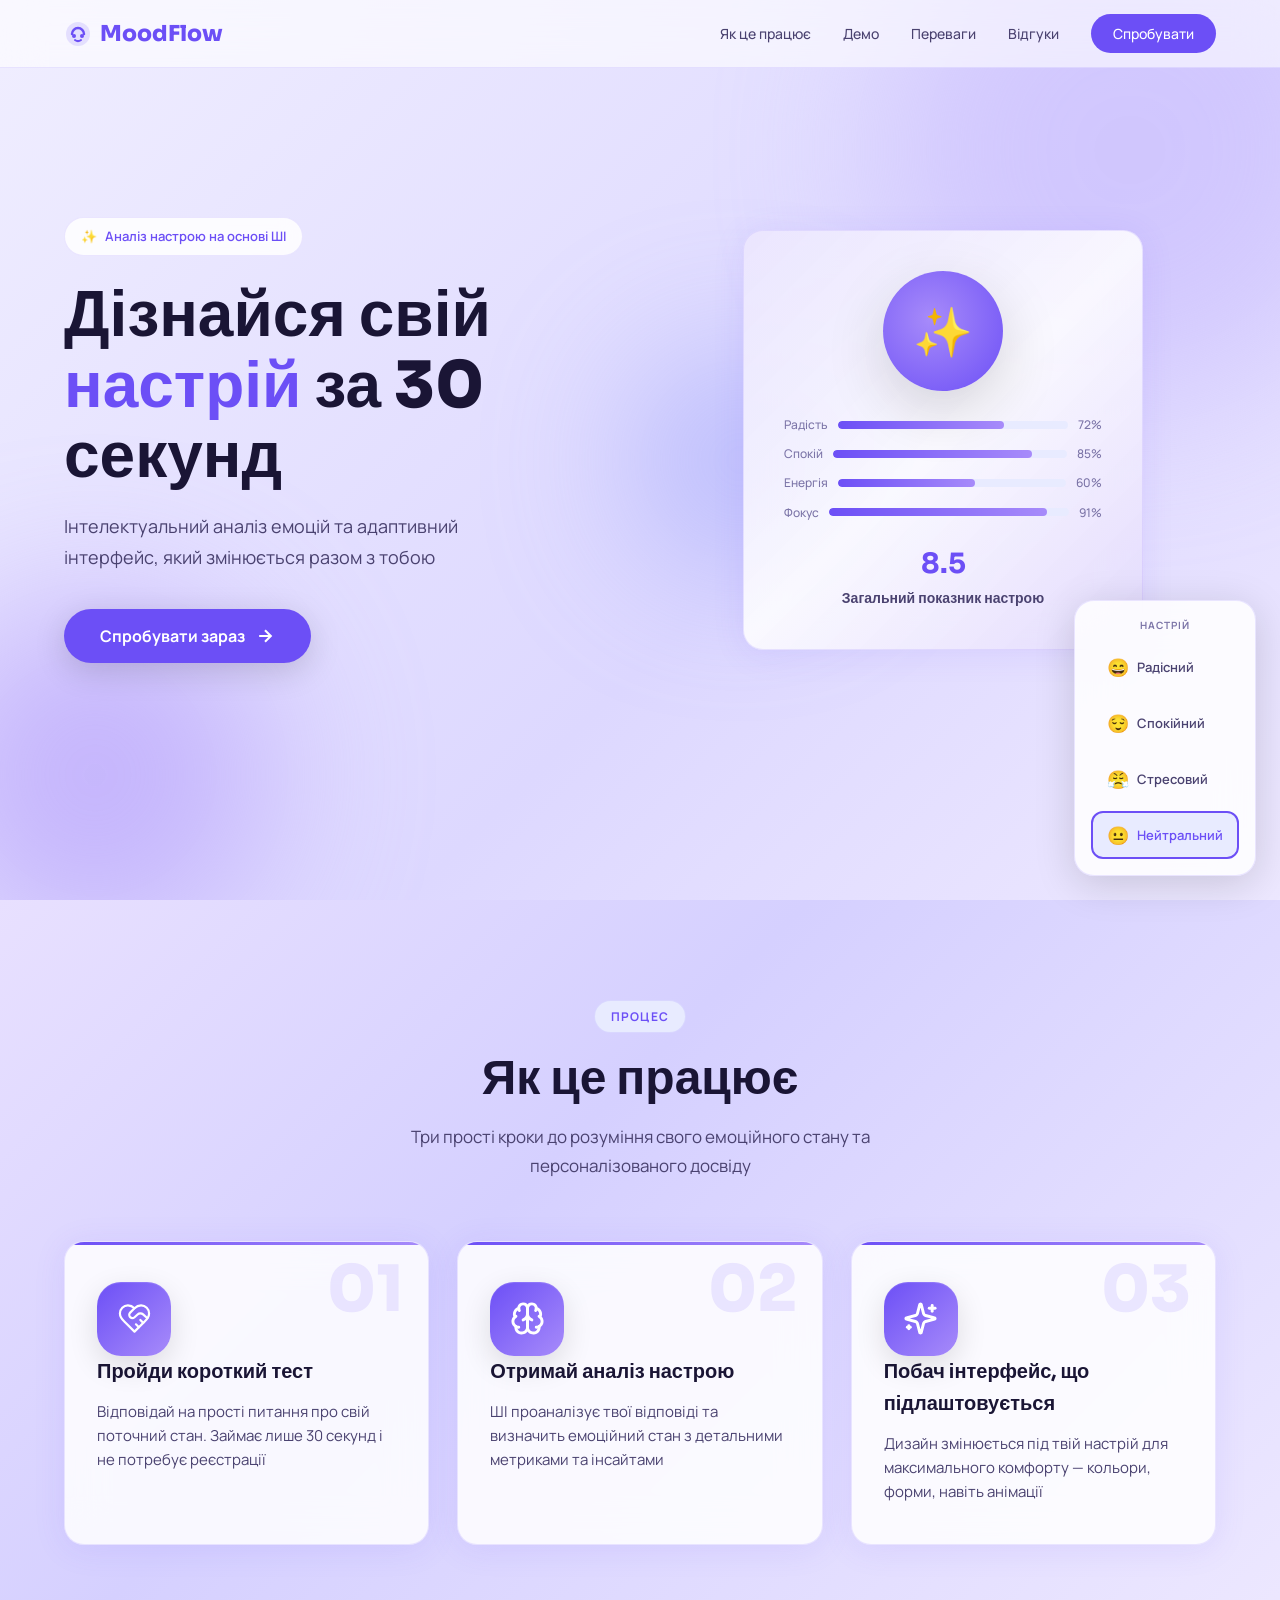
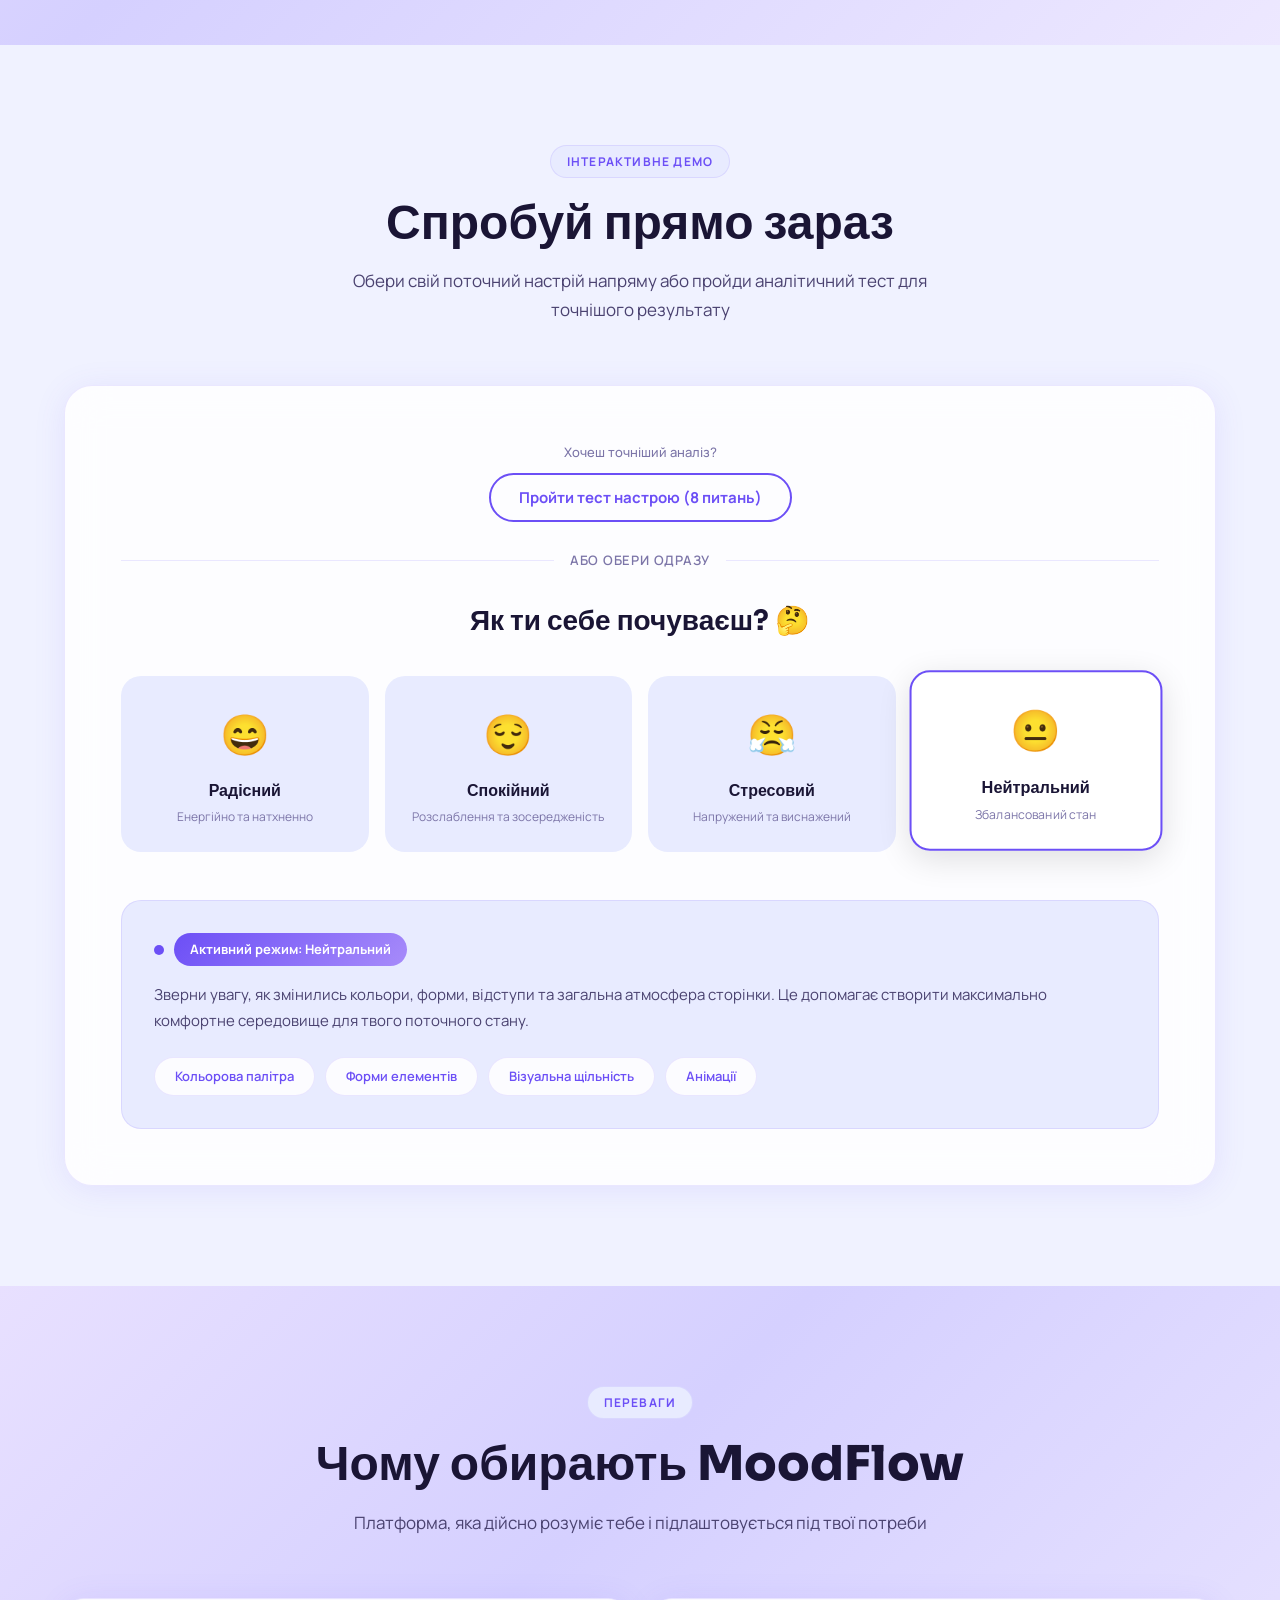
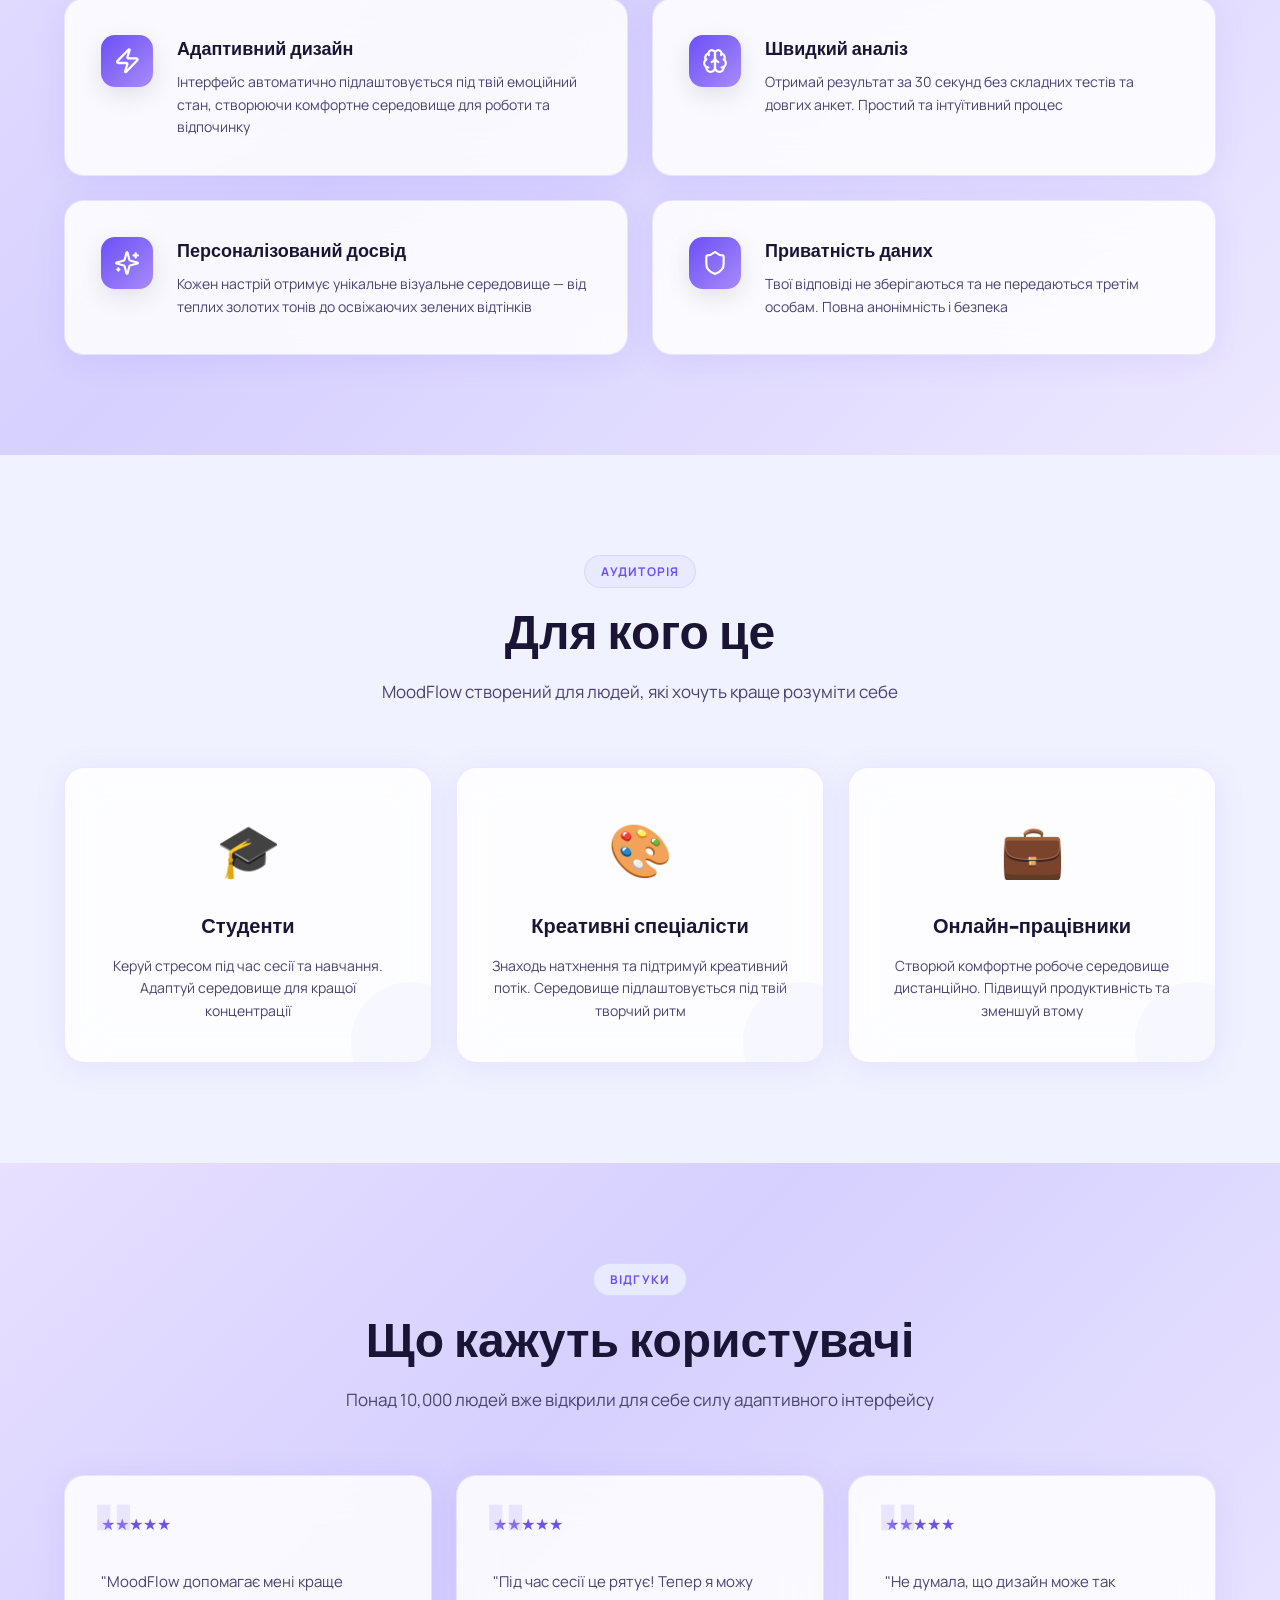
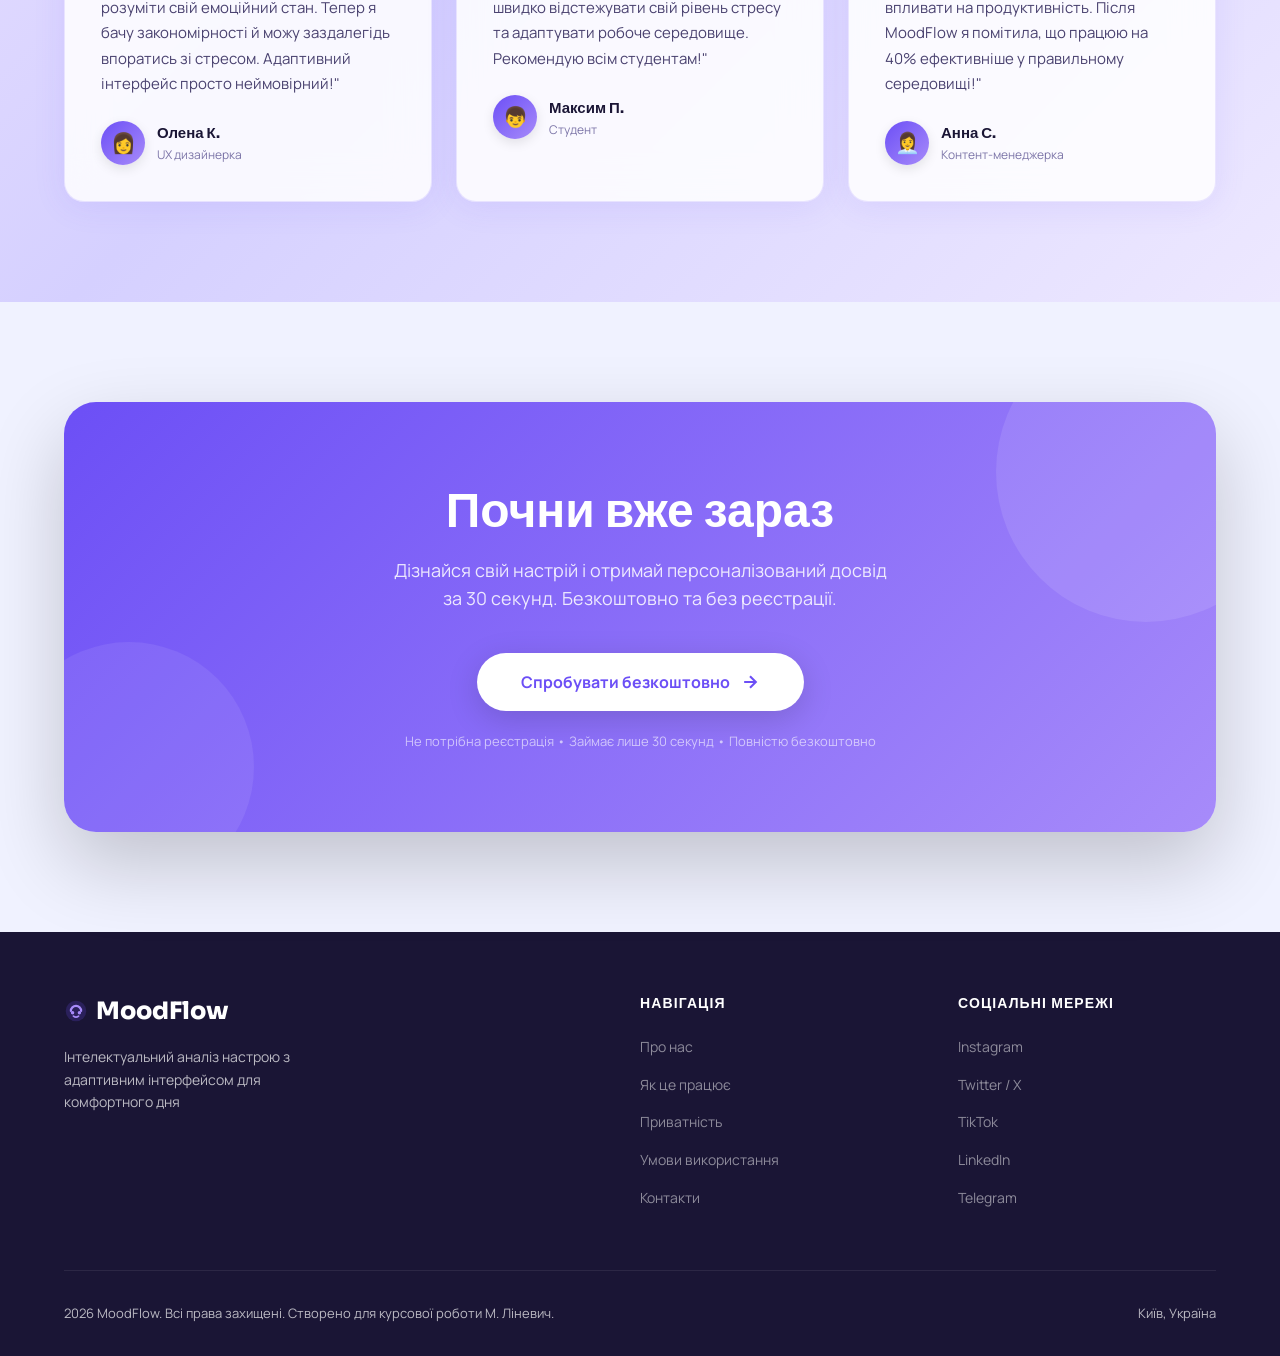
==== commit 60479b9d: "icons" ====
--- a/index.html
+++ b/index.html
@@ -3,7 +3,7 @@
 <head>
 <meta charset="UTF-8">
 <meta name="viewport" content="width=device-width, initial-scale=1.0">
-<title>MoodFlow — Дізнайся свій настрій за 30 секунд</title>
+<title>MoodFlow – Дізнайся свій настрій за 30 секунд</title>
 <link rel="preconnect" href="https://fonts.googleapis.com">
 <link href="https://fonts.googleapis.com/css2?family=Manrope:wght@300;400;500;600;700;800&family=Sora:wght@300;400;600;700;800&display=swap" rel="stylesheet">
 <link rel="stylesheet" href="style.css">
@@ -19,7 +19,7 @@
   <button class="demo-mood-mini" data-mood="happy" title="Радісний">😄</button>
   <button class="demo-mood-mini active" data-mood="neutral" title="Нейтральний">😐</button>
   <button class="demo-mood-mini" data-mood="calm" title="Спокійний">😌</button>
-  <button class="demo-mood-mini" data-mood="stressed" title="Стресовий">😤</button>
+  <button class="demo-mood-mini" data-mood="stressed" title="Стресовий">😠</button>
 </div>
 
 <!-- Nav -->
@@ -114,19 +114,19 @@
     <div class="how-grid">
       <div class="step-card reveal reveal-delay-1">
         <span class="step-num">01</span>
-        <div class="step-icon">📋</div>
+        <div class="step-icon icon-heart"></div>
         <h3>Пройди короткий тест</h3>
         <p>Відповідай на прості питання про свій поточний стан. Займає лише 30 секунд і не потребує реєстрації</p>
       </div>
       <div class="step-card reveal reveal-delay-2">
         <span class="step-num">02</span>
-        <div class="step-icon">🧠</div>
+        <div class="step-icon icon-brain"></div>
         <h3>Отримай аналіз настрою</h3>
         <p>ШІ проаналізує твої відповіді та визначить емоційний стан з детальними метриками та інсайтами</p>
       </div>
       <div class="step-card reveal reveal-delay-3">
         <span class="step-num">03</span>
-        <div class="step-icon">🎨</div>
+        <div class="step-icon icon-star"></div>
         <h3>Побач інтерфейс, що підлаштовується</h3>
         <p>Дизайн змінюється під твій настрій для максимального комфорту — кольори, форми, навіть анімації</p>
       </div>
@@ -146,10 +146,9 @@
 
       <!-- ① КНОПКА ЗАПУСКУ ТЕСТУ — новий блок над прямим вибором -->
       <div class="quiz-trigger-wrap">
-        <span class="quiz-trigger-label">🧪 Хочеш точніший аналіз?</span>
+        <span class="quiz-trigger-label">Хочеш точніший аналіз?</span>
         <button class="btn-quiz-trigger" onclick="openQuiz()">
-          <span class="btn-icon">🎯</span>
-          Пройти тест настрою (8 питань)
+              Пройти тест настрою (8 питань)
         </button>
       </div>
 
@@ -207,28 +206,28 @@
     </div>
     <div class="benefits-grid">
       <div class="benefit-card reveal reveal-delay-1">
-        <div class="benefit-icon">🎨</div>
+        <div class="benefit-icon light-icon"></div>
         <div>
           <h3>Адаптивний дизайн</h3>
           <p>Інтерфейс автоматично підлаштовується під твій емоційний стан, створюючи комфортне середовище для роботи та відпочинку</p>
         </div>
       </div>
       <div class="benefit-card reveal reveal-delay-2">
-        <div class="benefit-icon">⚡</div>
+        <div class="benefit-icon brain-icon"></div>
         <div>
           <h3>Швидкий аналіз</h3>
           <p>Отримай результат за 30 секунд без складних тестів та довгих анкет. Простий та інтуїтивний процес</p>
         </div>
       </div>
       <div class="benefit-card reveal reveal-delay-3">
-        <div class="benefit-icon">✨</div>
+        <div class="benefit-icon star-icon"></div>
         <div>
           <h3>Персоналізований досвід</h3>
           <p>Кожен настрій отримує унікальне візуальне середовище — від теплих золотих тонів до освіжаючих зелених відтінків</p>
         </div>
       </div>
       <div class="benefit-card reveal reveal-delay-4">
-        <div class="benefit-icon">🔐</div>
+        <div class="benefit-icon shield-icon"></div>
         <div>
           <h3>Приватність даних</h3>
           <p>Твої відповіді не зберігаються та не передаються третім особам. Повна анонімність і безпека</p>
@@ -345,12 +344,12 @@
           MoodFlow
         </a>
         <p>Інтелектуальний аналіз настрою з адаптивним інтерфейсом для комфортного дня</p>
-        <div class="social-links">
+        <!-- <div class="social-links">
           <a href="#" class="social-link" title="Instagram">📸</a>
           <a href="#" class="social-link" title="Twitter">🐦</a>
           <a href="#" class="social-link" title="TikTok">🎵</a>
           <a href="#" class="social-link" title="LinkedIn">💼</a>
-        </div>
+        </div> -->
       </div>
       <div class="footer-nav">
         <h4>Навігація</h4>
@@ -374,8 +373,8 @@
       </div>
     </div>
     <div class="footer-bottom">
-      <span>© 2025 MoodFlow. Всі права захищені. Створено з ❤️ для технологій та дизайну.</span>
-      <span>Київ, Україна 🇺🇦</span>
+      <span>2026 MoodFlow. Всі права захищені. Створено для курсової роботи М. Ліневич.</span>
+      <span>Київ, Україна</span>
     </div>
   </div>
 </footer>
--- a/style.css
+++ b/style.css
@@ -540,21 +540,122 @@
   line-height: 1;
 }
 
+body.mood-happy .step-icon {
+  transform: rotate(-4deg);
+}
+
+body.mood-calm .step-icon {
+  border-radius: 36px;
+}
+
+body.mood-stressed .step-icon {
+  transform: scale(1.08);
+}
+
+body.mood-happy .step-icon {
+  color: #fff2a6;
+}
+
+body.mood-calm .step-icon {
+  color: #d9fff2;
+}
+
+body.mood-stressed .step-icon {
+  color: #ffffff;
+}
 .step-icon {
-  width: 56px;
-  height: 56px;
-  background: linear-gradient(135deg, var(--accent), var(--accent2));
-  border-radius: 16px;
+  width: 74px;
+  height: 74px;
+
+  border-radius: 24px;
+
   display: flex;
   align-items: center;
   justify-content: center;
-  font-size: 26px;
-  margin-bottom: 20px;
-  box-shadow: 0 8px 24px rgba(0,0,0,0.12);
-  transition: var(--transition);
-}
-
-.step-card:hover .step-icon { transform: scale(1.1) rotate(5deg); }
+
+  background: linear-gradient(
+    135deg,
+    var(--accent),
+    var(--accent2)
+  );
+
+  position: relative;
+
+  transition:
+    transform 0.6s cubic-bezier(0.22, 1, 0.36, 1),
+    border-radius 0.6s cubic-bezier(0.22, 1, 0.36, 1),
+    box-shadow 0.6s cubic-bezier(0.22, 1, 0.36, 1),
+    filter 0.6s ease;
+
+  box-shadow:
+    0 10px 30px rgba(0,0,0,0.12),
+    inset 0 1px 1px rgba(255,255,255,0.15);
+}
+
+.step-icon::before {
+  content: "";
+
+  width: 35px;
+  height: 35px;
+
+  background: white;
+
+  mask-size: contain;
+  mask-repeat: no-repeat;
+  mask-position: center;
+
+  -webkit-mask-size: contain;
+  -webkit-mask-repeat: no-repeat;
+  -webkit-mask-position: center;
+
+  transition:
+    transform 0.6s cubic-bezier(0.22, 1, 0.36, 1),
+    opacity 0.4s ease;
+}
+
+/* HOVER */
+.step-card:hover .step-icon {
+  transform:
+    translateY(-2px)
+    scale(1.08)
+    rotate(4deg);
+
+  box-shadow:
+    0 20px 45px rgba(0,0,0,0.18),
+    0 0 0 8px rgba(255,255,255,0.08);
+
+  filter: brightness(1.05);
+}
+
+.step-card:hover .step-icon::before {
+  transform: scale(1.08);
+}
+
+.icon-heart::before {
+  mask-image: url("icons/heart-hand.svg");
+  -webkit-mask-image: url("icons/heart-hand.svg");
+}
+
+.icon-brain::before {
+  mask-image: url("icons/brain_white.svg");
+  -webkit-mask-image: url("icons/brain_white.svg");
+}
+
+.icon-star::before {
+  mask-image: url("icons/star_white.svg");
+  -webkit-mask-image: url("icons/star_white.svg");
+}
+body.mood-happy .step-icon::before {
+  background: #fef5d5;
+}
+
+body.mood-calm .step-icon::before {
+  background: #ccf7e5;
+}
+
+body.mood-stressed .step-icon::before {
+  background: #fee0e1;
+}
 
 .step-card h3 {
   font-family: var(--font-display);
@@ -765,13 +866,59 @@
   height: 52px;
   min-width: 52px;
   border-radius: 14px;
-  background: linear-gradient(135deg, var(--accent), var(--accent2));
+
+  background: linear-gradient(
+    135deg,
+    var(--accent),
+    var(--accent2)
+  );
+
   display: flex;
   align-items: center;
   justify-content: center;
-  font-size: 24px;
+
   box-shadow: 0 8px 24px rgba(0,0,0,0.1);
   transition: var(--transition);
+
+  position: relative;
+}
+
+
+.light-icon::before {
+  mask-image: url("icons/light_white.svg");
+  -webkit-mask-image: url("icons/light_white.svg");
+}
+
+.brain-icon::before {
+  mask-image: url("icons/brain_white.svg");
+  -webkit-mask-image: url("icons/brain_white.svg");
+}
+
+.star-icon::before {
+  mask-image: url("icons/star_white.svg");
+  -webkit-mask-image: url("icons/star_white.svg");
+}
+
+.shield-icon::before {
+  mask-image: url("icons/shield.svg");
+  -webkit-mask-image: url("icons/shield.svg");
+}
+
+.benefit-icon::before {
+  content: "";
+
+  width: 26px;
+  height: 26px;
+
+  background: white;
+
+  mask-size: contain;
+  mask-repeat: no-repeat;
+  mask-position: center;
+
+  -webkit-mask-size: contain;
+  -webkit-mask-repeat: no-repeat;
+  -webkit-mask-position: center;
 }
 
 .benefit-card:hover .benefit-icon { transform: scale(1.1) rotate(-5deg); }
--- a/quiz.css
+++ b/quiz.css
@@ -593,5 +593,4 @@
   .btn-retake {
     width: 100%;
     justify-content: center;
-  }
-}+  }
